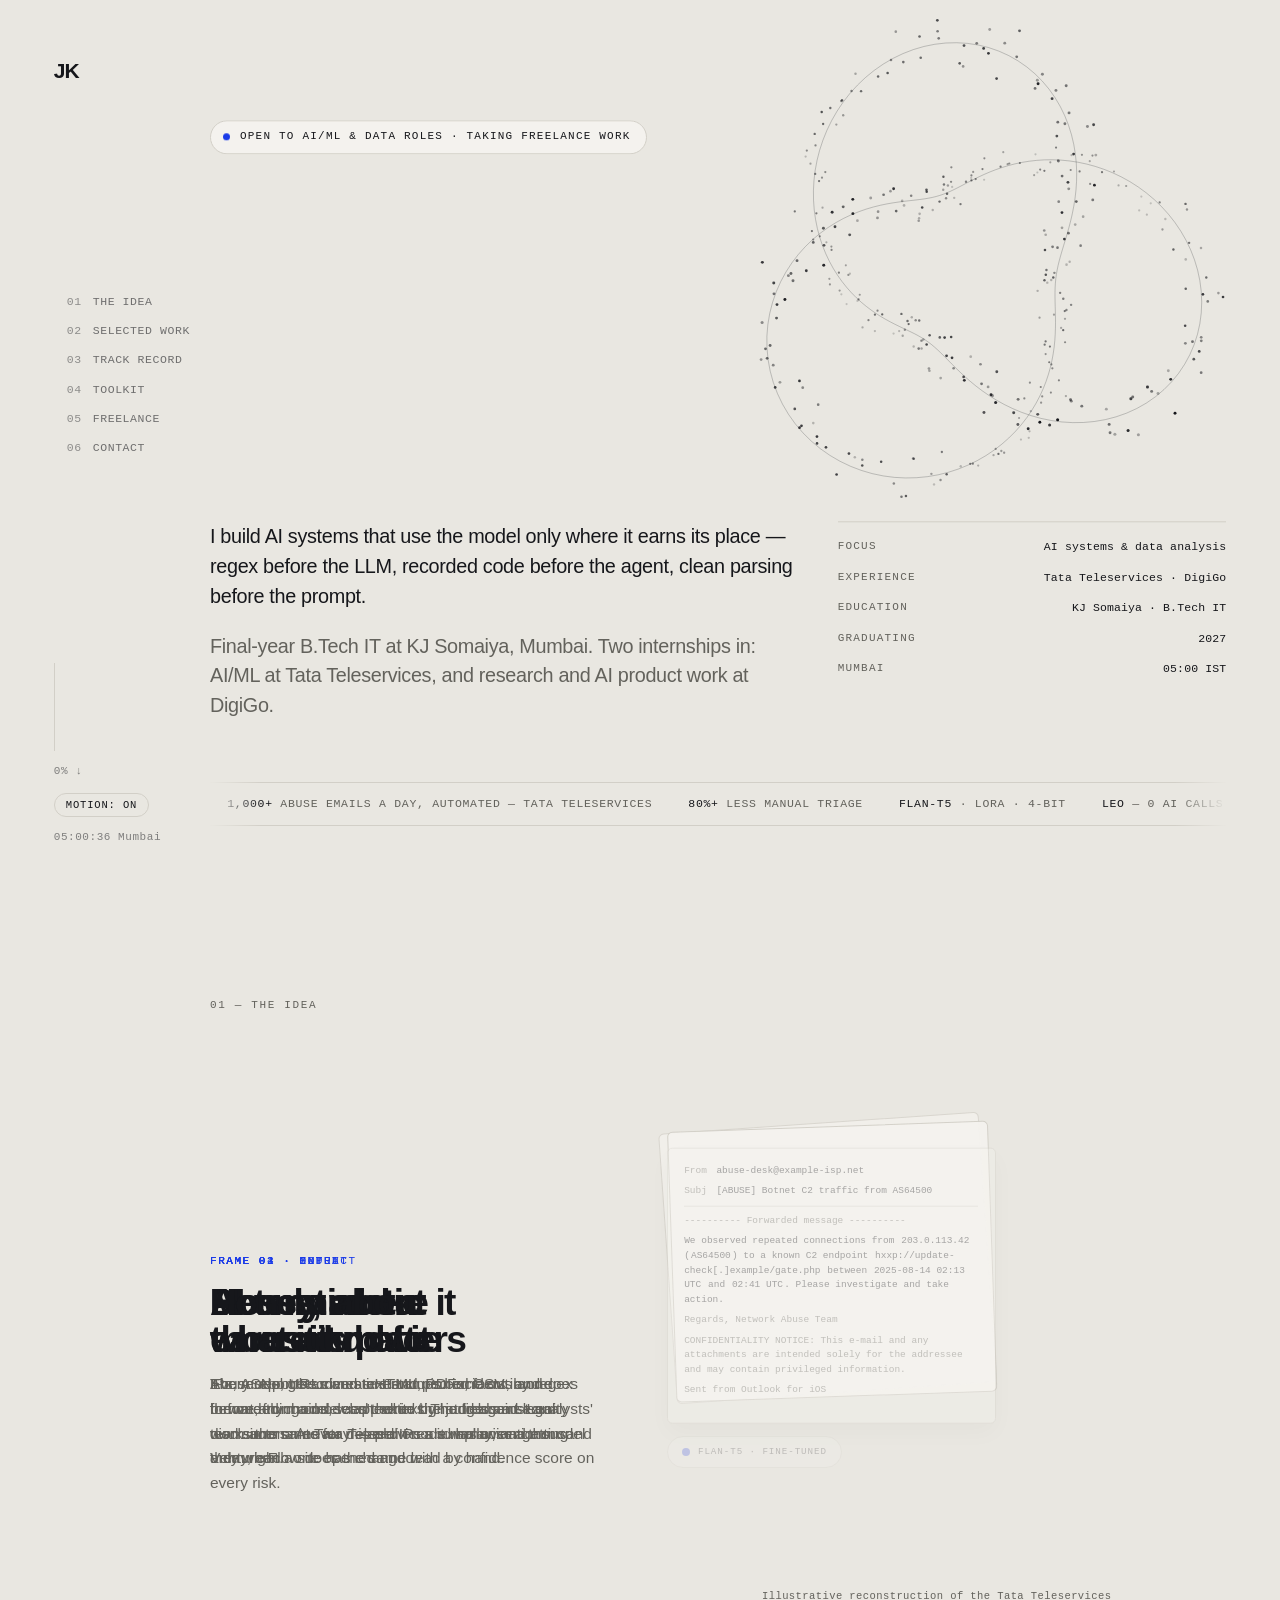
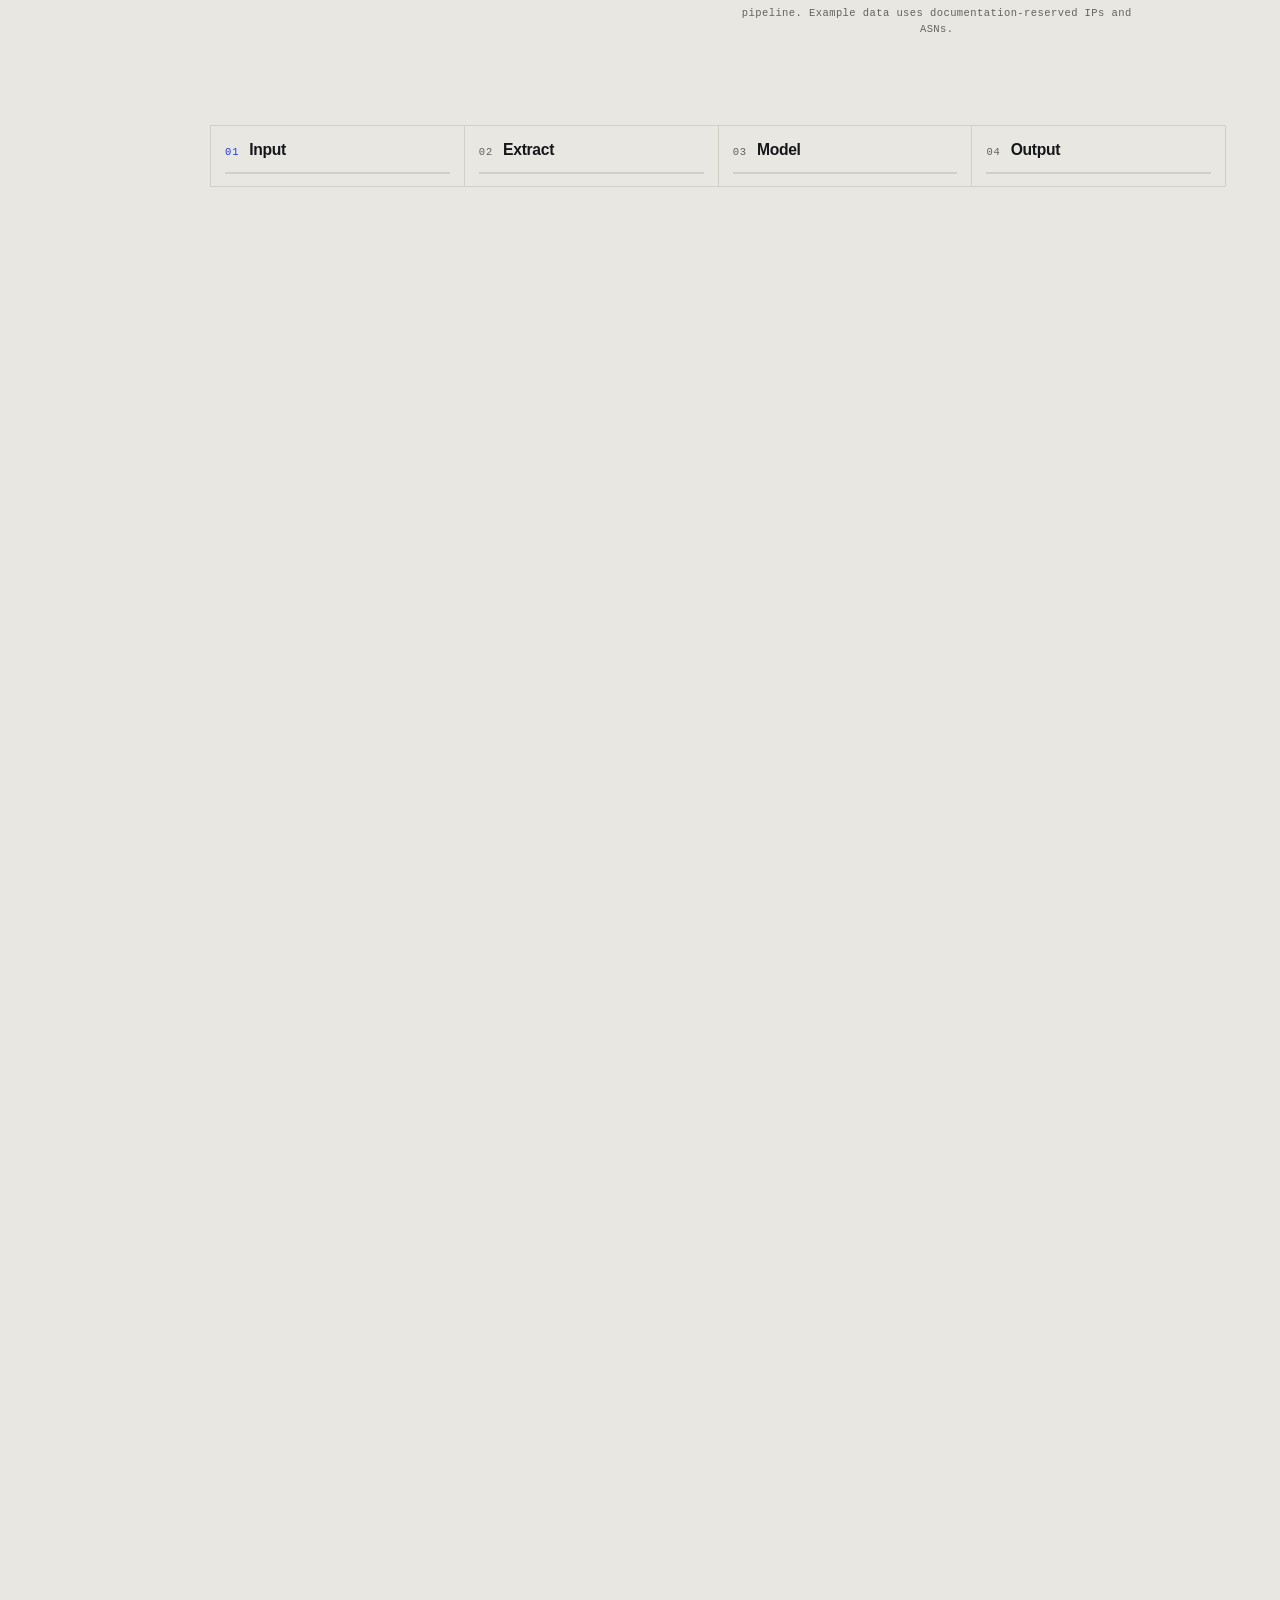
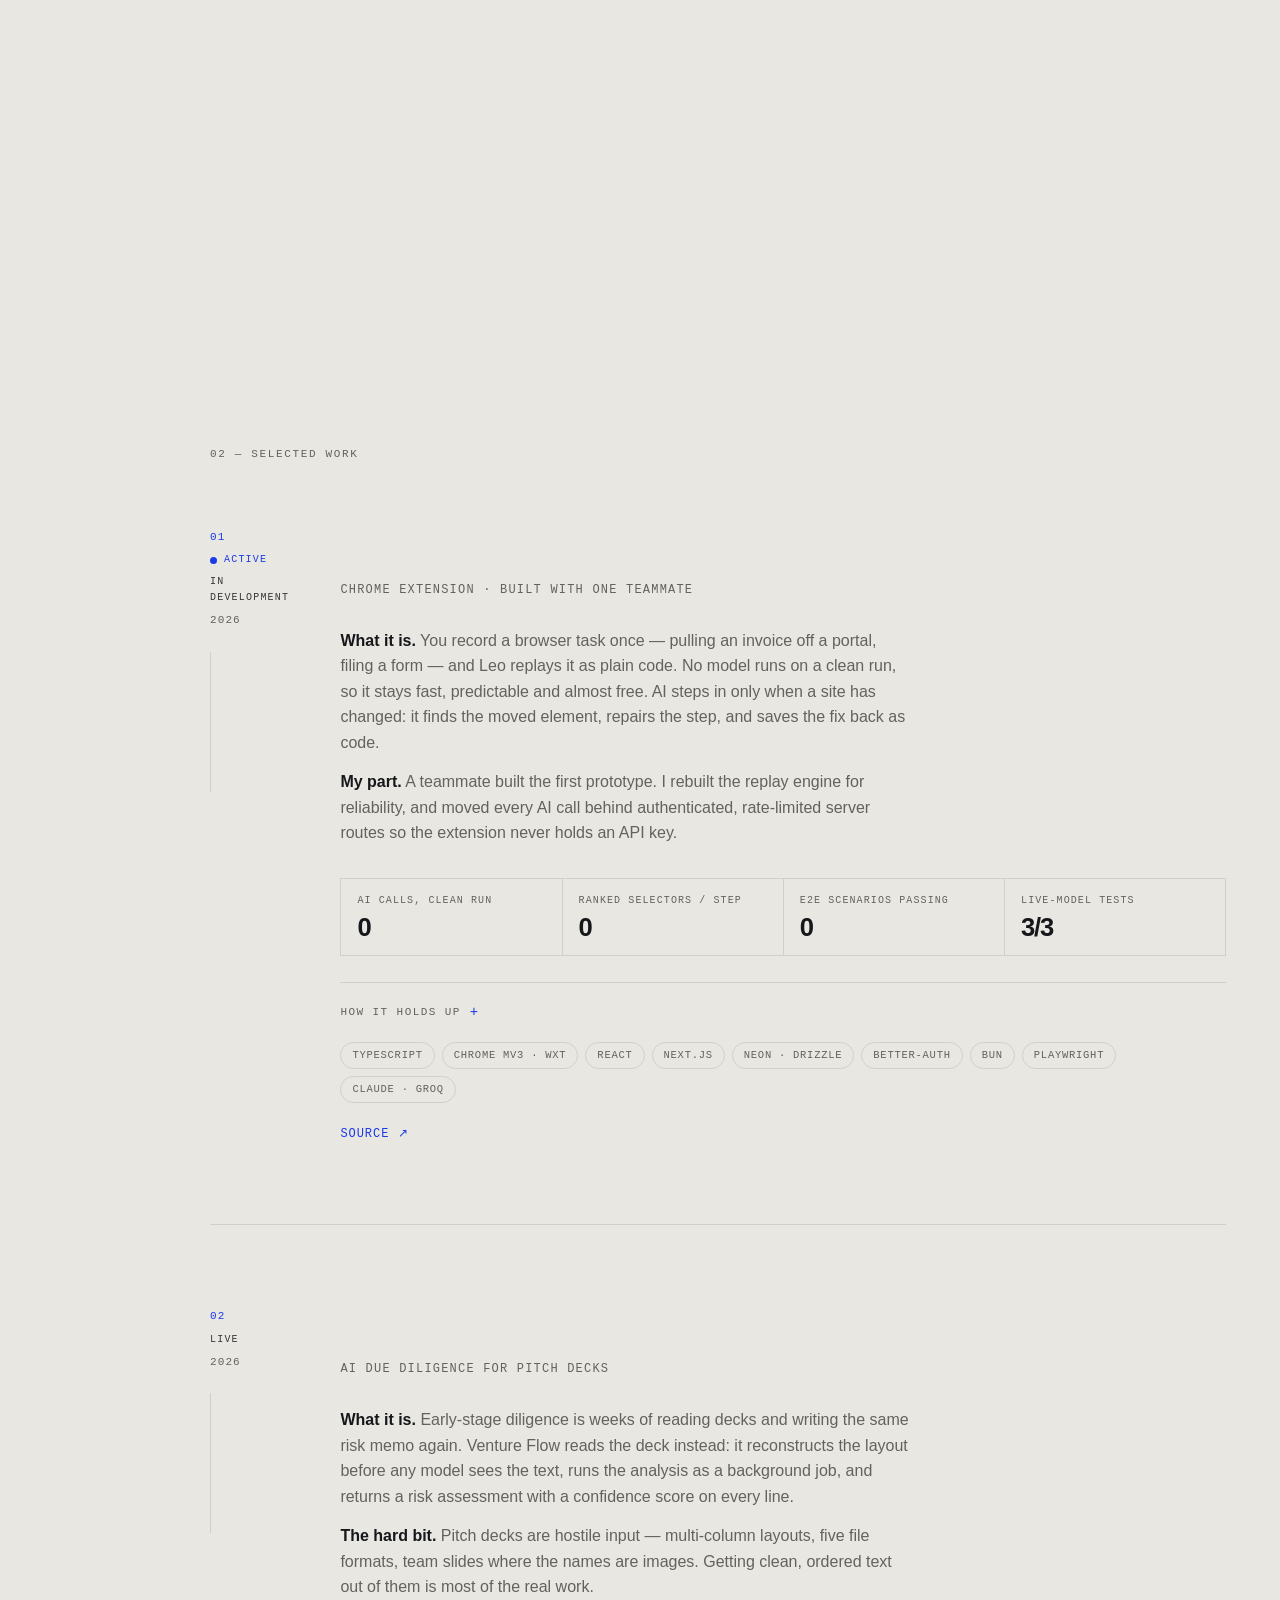
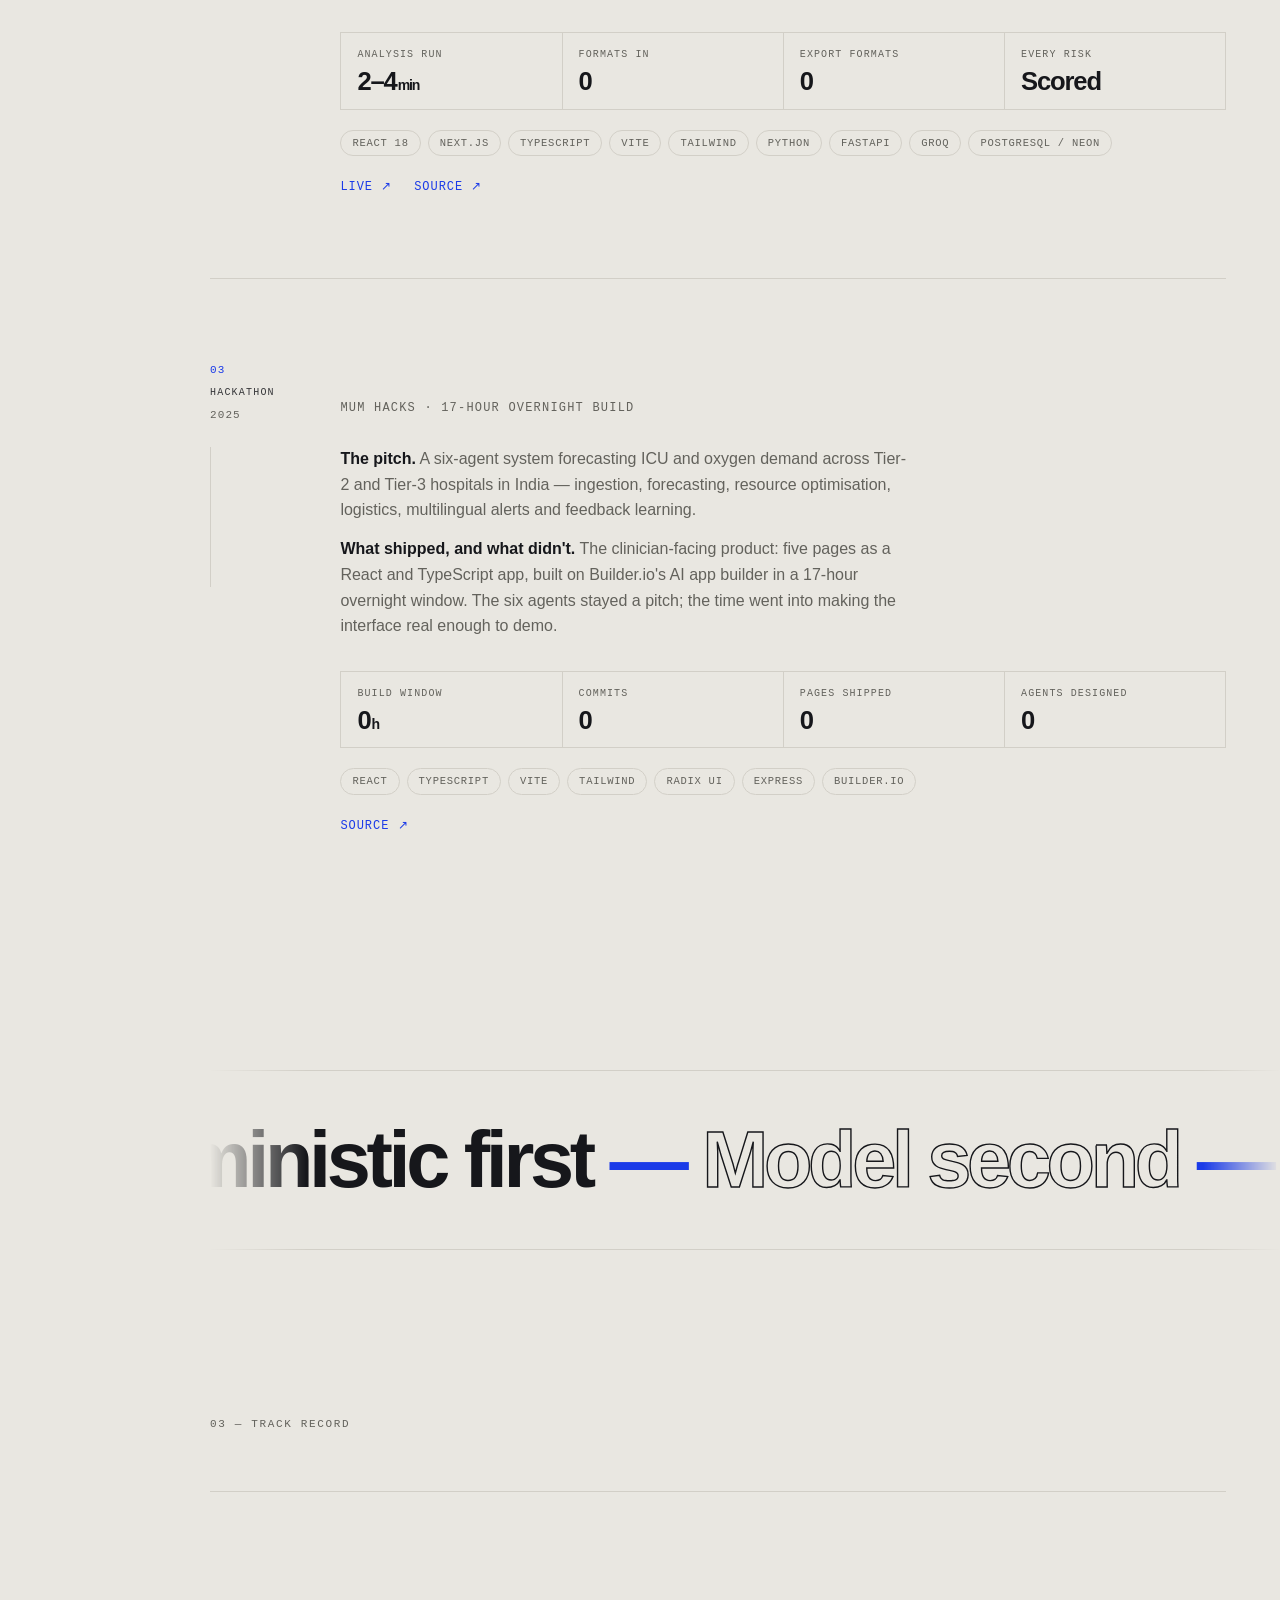
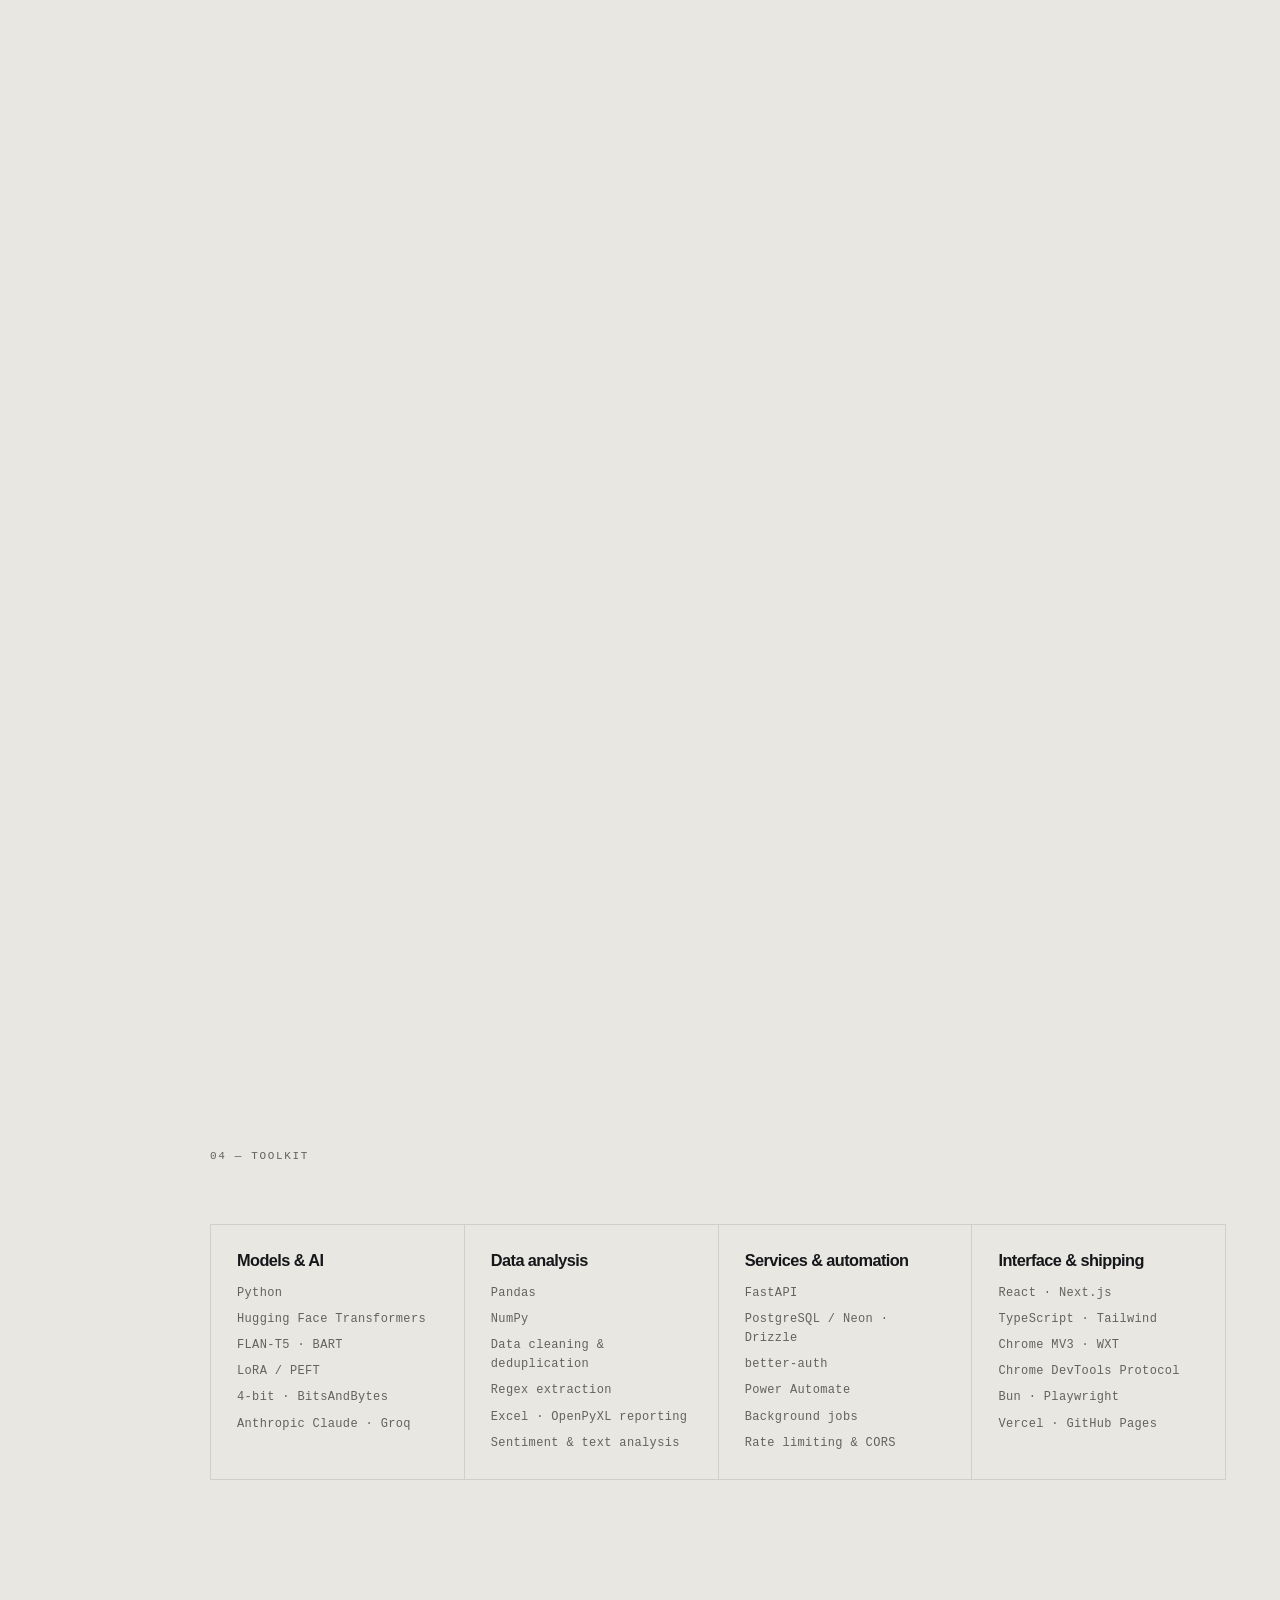
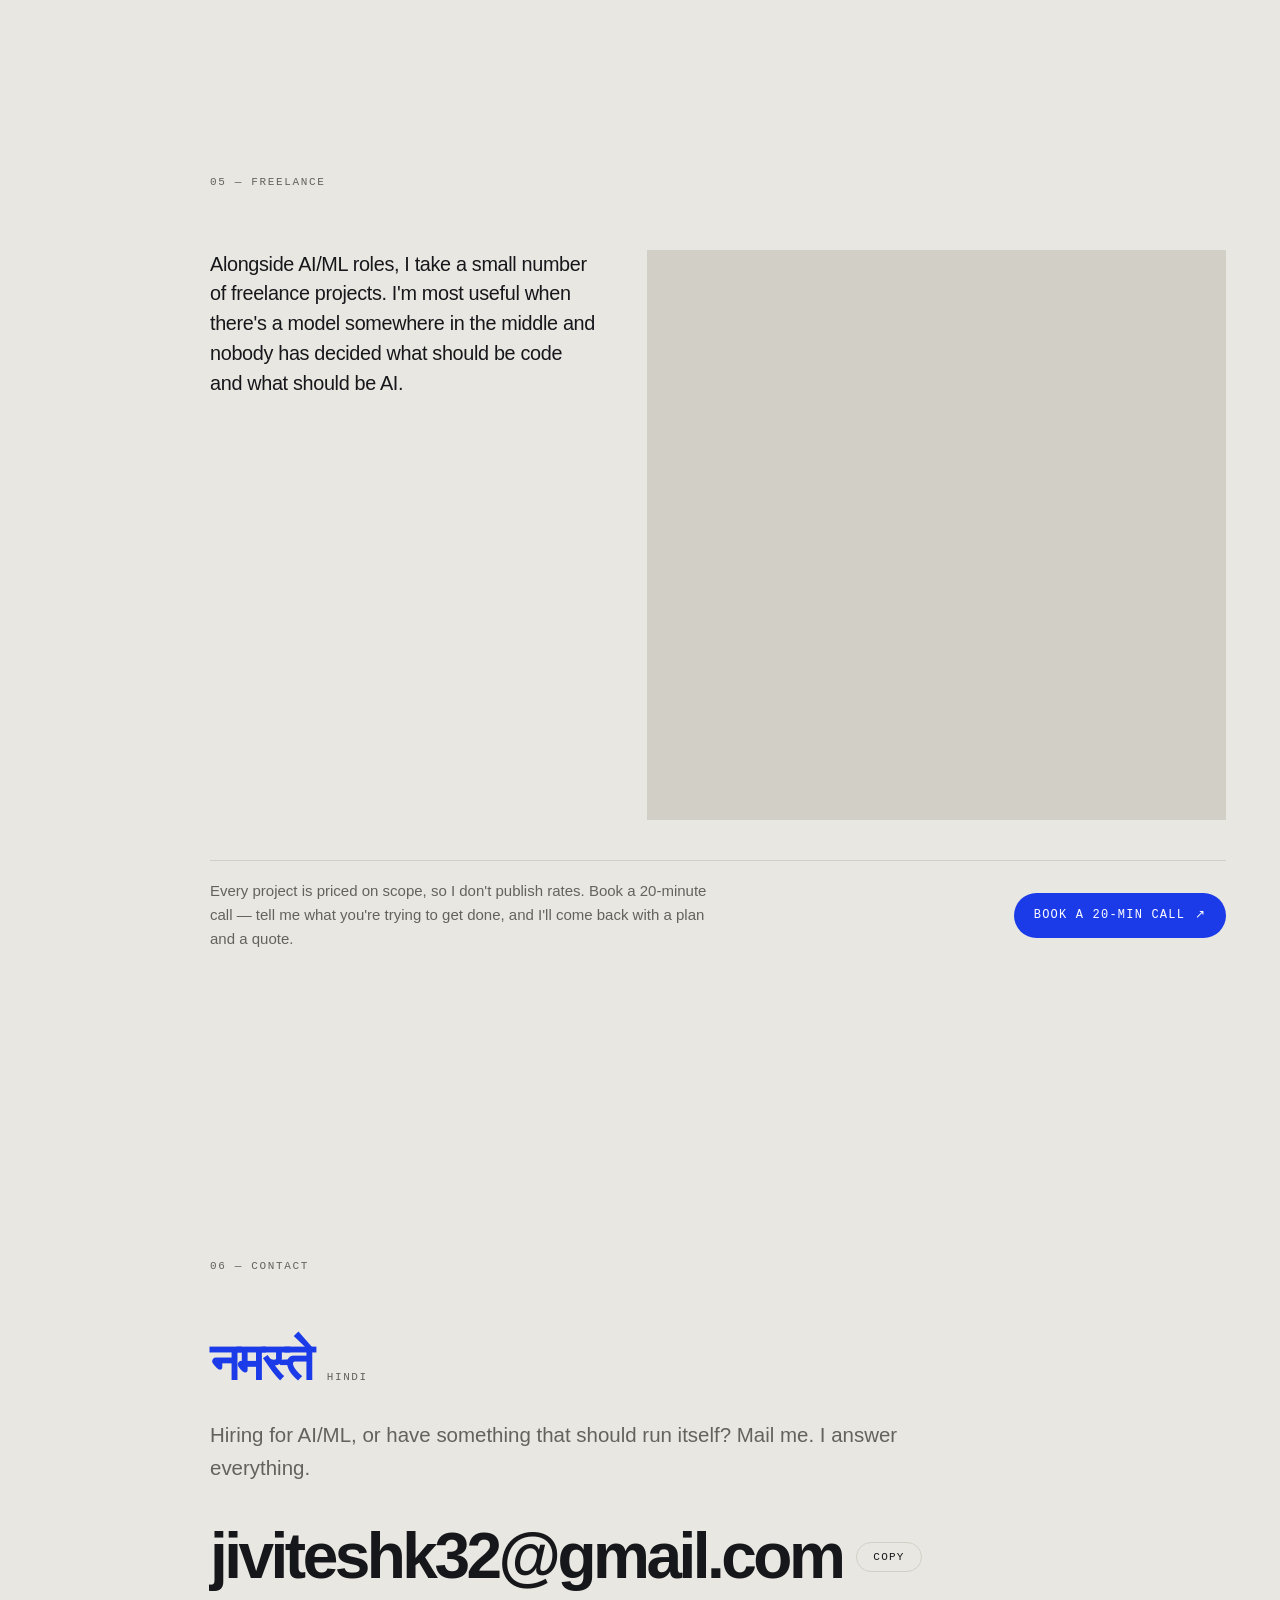
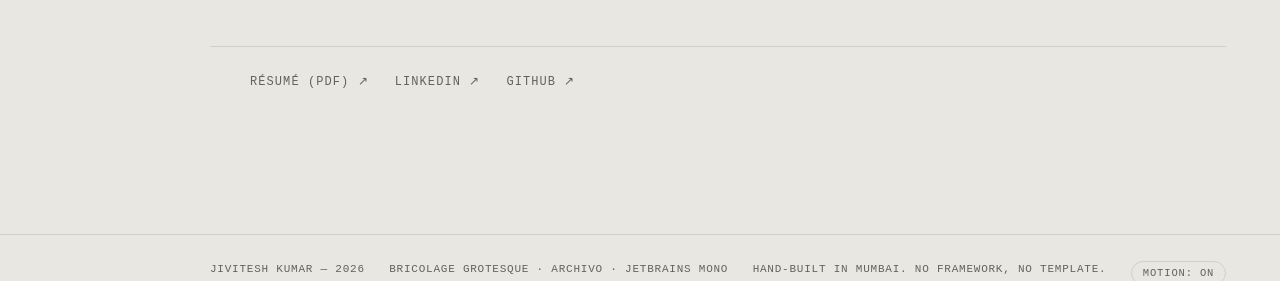
==== index.html @ f9bff5de "Tighten the nav, cool the cursor and put glass on the buttons The sidebar labels wrapped onto two li" ====
<!doctype html>
<html lang="en" data-ground="day">
<head>
<meta charset="utf-8">
<meta name="viewport" content="width=device-width, initial-scale=1, minimum-scale=1">
<title>Jivitesh Kumar — AI/ML & data analysis</title>
<meta name="description" content="Jivitesh Kumar builds AI systems that use the model only where it earns its place. Leo, Venture Flow, and an abuse-email pipeline at Tata Teleservices.">
<meta name="theme-color" content="#E9E7E1">

<meta property="og:title" content="Jivitesh Kumar — AI/ML & data analysis">
<meta property="og:description" content="AI systems that use the model only where it earns its place.">
<meta property="og:type" content="website">

<link rel="preconnect" href="https://fonts.googleapis.com">
<link rel="preconnect" href="https://fonts.gstatic.com" crossorigin>
<link rel="stylesheet" href="https://fonts.googleapis.com/css2?family=Bricolage+Grotesque:opsz,wdth,wght@12..96,75..100,300..800&family=Archivo:wdth,wght@62..125,400..700&family=JetBrains+Mono:wght@400;500&display=swap">
<link rel="stylesheet" href="css/site.css">
</head>
<body>

<a class="skip" href="#work">Skip to the work</a>

<div class="ground" aria-hidden="true"></div>
<canvas class="field" id="field" aria-hidden="true"></canvas>

<!-- ── spine ────────────────────────────────────────────── -->
<aside class="spine">
  <a class="spine-mark" href="#top" aria-label="Back to top">JK</a>
  <nav aria-label="Chapters">
    <a href="#idea"><i>01</i> <span>The idea</span></a>
    <a href="#work"><i>02</i> <span>Selected work</span></a>
    <a href="#record"><i>03</i> <span>Track record</span></a>
    <a href="#toolkit"><i>04</i> <span>Toolkit</span></a>
    <a href="#hire"><i>05</i> <span>Freelance</span></a>
    <a href="#contact"><i>06</i> <span>Contact</span></a>
  </nav>
  <div class="spine-foot">
    <div class="meter" aria-hidden="true"><span id="meter"></span></div>
    <p class="dir" id="dir" aria-hidden="true">0% &darr;</p>
    <button class="motion-toggle" type="button" hidden>Motion</button>
    <p class="clock"><span id="clock">--:--:--</span> Mumbai</p>
  </div>
</aside>

<main id="top">

<!-- ── 00 · opening ─────────────────────────────────────── -->
<section class="hero" id="hero">
  <p class="status" data-depth="0.35"><span class="dot"></span> Open to AI/ML &amp; data roles &middot; taking freelance work</p>

  <h1 id="name" aria-label="Jivitesh Kumar"><span class="line" data-depth="0.9">JIVITESH</span><span class="line" data-depth="1.3">KUMAR</span></h1>

  <div class="hero-grid">
    <div data-depth="0.55">
      <p class="lead">I build AI systems that use the model only where it earns its place &mdash; regex before the LLM, recorded code before the agent, clean parsing before the prompt.</p>
      <p class="lead dim">Final-year B.Tech IT at KJ Somaiya, Mumbai. Two internships in: AI/ML at Tata Teleservices, and research and AI product work at DigiGo.</p>
    </div>
    <dl class="hero-meta" data-depth="0.3">
      <div><dt>Focus</dt><dd>AI systems &amp; data analysis</dd></div>
      <div><dt>Experience</dt><dd>Tata Teleservices &middot; DigiGo</dd></div>
      <div><dt>Education</dt><dd>KJ Somaiya &middot; B.Tech IT</dd></div>
      <div><dt>Graduating</dt><dd>2027</dd></div>
      <div><dt>Mumbai</dt><dd><span id="clock2">--:--</span> IST</dd></div>
    </dl>
  </div>

  <div class="ticker" aria-hidden="true">
    <div class="tape">
      <ul>
        <li><b>1,000+</b> abuse emails a day, automated &mdash; Tata Teleservices</li>
        <li><b>80%+</b> less manual triage</li>
        <li><b>FLAN-T5</b> &middot; LoRA &middot; 4-bit</li>
        <li><b>Leo</b> &mdash; 0 AI calls on a clean run</li>
        <li><b>Venture Flow</b> &mdash; diligence in 2&ndash;4 min</li>
        <li><b>2</b> internships</li>
        <li>B.Tech IT &middot; <b>KJ Somaiya &rsquo;27</b></li>
      </ul>
      <ul>
        <li><b>1,000+</b> abuse emails a day, automated &mdash; Tata Teleservices</li>
        <li><b>80%+</b> less manual triage</li>
        <li><b>FLAN-T5</b> &middot; LoRA &middot; 4-bit</li>
        <li><b>Leo</b> &mdash; 0 AI calls on a clean run</li>
        <li><b>Venture Flow</b> &mdash; diligence in 2&ndash;4 min</li>
        <li><b>2</b> internships</li>
        <li>B.Tech IT &middot; <b>KJ Somaiya &rsquo;27</b></li>
      </ul>
    </div>
  </div>
</section>

<!-- ── 01 · the idea · storyboard ──────────────────────── -->
<section class="story" id="idea" aria-labelledby="idea-title">
  <div class="story-stage">
    <header class="sec-head story-head">
      <span class="eyebrow">01 &mdash; The idea</span>
      <h2 id="idea-title">Code first, model second</h2>
    </header>

    <div class="story-grid">
      <ol class="captions">
        <li class="cap on" data-frame="0">
          <span class="cap-no">Frame 01 &middot; Input</span>
          <h3>Messy, and a thousand of it</h3>
          <p>Abuse reports arrive as HTML, PDFs, CSVs and forwarded chains, wrapped in signatures and legal disclaimers. At Tata Teleservices it was over a thousand a day, each one opened and read by hand.</p>
        </li>
        <li class="cap" data-frame="1">
          <span class="cap-no">Frame 02 &middot; Extract</span>
          <h3>Deterministic where it matters</h3>
          <p>IPs, ASNs, URLs and timestamps come out by regex before any model sees the text. The fields a security team acts on never depend on a summariser getting them right.</p>
        </li>
        <li class="cap" data-frame="2">
          <span class="cap-no">Frame 03 &middot; Model</span>
          <h3>AI only where it earns its place</h3>
          <p>The model gets clean text and pinned facts, and does the one thing code can't: write the judgement. Leo works the same way &mdash; plain-code replay, and a model only when a site has changed.</p>
        </li>
        <li class="cap" data-frame="3">
          <span class="cap-no">Frame 04 &middot; Output</span>
          <h3>Honest about what it knows</h3>
          <p>Every report becomes a structured incident in one format, from a model checked by hand against analysts' own summaries for missed IPs and hallucinations. Venture Flow does the same with a confidence score on every risk.</p>
        </li>
      </ol>

      <figure class="machine-wrap">
        <div class="machine" id="machine" aria-hidden="true">
          <div class="ghost g2"></div>
          <div class="ghost g1"></div>
          <article class="m-card">
            <p class="m-head"><span>From</span>abuse-desk@example-isp.net</p>
            <p class="m-head"><span>Subj</span>[ABUSE] Botnet C2 traffic from AS64500</p>
            <p class="m-noise">---------- Forwarded message ----------</p>
            <p class="m-body">We observed repeated connections from <mark>203.0.113.42</mark> (<mark>AS64500</mark>) to a known C2 endpoint <mark>hxxp://update-check[.]example/gate.php</mark> between <mark>2025-08-14 02:13 UTC</mark> and <mark>02:41 UTC</mark>. Please investigate and take action.</p>
            <p class="m-noise">Regards, Network Abuse Team</p>
            <p class="m-noise">CONFIDENTIALITY NOTICE: This e-mail and any attachments are intended solely for the addressee and may contain privileged information.</p>
            <p class="m-noise">Sent from Outlook for iOS</p>
          </article>
          <p class="count"><span>1,000+ a day</span></p>
          <div class="json">
            <p class="obj-label">regex &middot; deterministic</p>
            <div class="br">{</div>
            <div class="j" style="--i:0"><span class="jk">"ip"</span>: "203.0.113.42",</div>
            <div class="j" style="--i:1"><span class="jk">"asn"</span>: "AS64500",</div>
            <div class="j" style="--i:2"><span class="jk">"url"</span>: "update-check.example/gate.php",</div>
            <div class="j" style="--i:3"><span class="jk">"first_seen"</span>: "02:13Z",</div>
            <div class="j" style="--i:4"><span class="jk">"last_seen"</span>: "02:41Z"</div>
            <div class="br">}</div>
          </div>
          <svg class="wires" viewBox="0 0 44 36" preserveAspectRatio="none" focusable="false"><path class="w1" pathLength="1" d="M24.3 11.4 C 25.9 11.4, 25.7 7.8, 27.4 7.8"/><path class="w2" pathLength="1" d="M35 16.6 C 35 22.6, 14.8 20.4, 13.8 25.2"/></svg>
          <div class="model"><i></i><span>FLAN-T5 &middot; fine-tuned</span></div>
          <div class="sum"><span class="sum-label">Model summary</span><span class="sum-text" id="sumText">Botnet C2 beaconing from customer IP 203.0.113.42 (AS64500) over 28 minutes. Likely compromised host.</span><span class="caret"></span></div>
          <div class="inc">
            <p class="inc-id">INC-0814-0213</p>
            <dl>
              <div><dt>Type</dt><dd>Botnet C2</dd></div>
              <div><dt>Severity</dt><dd class="sev">High</dd></div>
              <div><dt>IP</dt><dd>203.0.113.42</dd></div>
              <div><dt>Cause</dt><dd>Compromised host</dd></div>
            </dl>
            <p class="inc-foot">Logged &rarr; incident log</p>
          </div>
        </div>
        <figcaption>Illustrative reconstruction of the Tata Teleservices pipeline. Example data uses documentation-reserved IPs and ASNs.</figcaption>
      </figure>
    </div>

    <nav class="board" aria-label="Storyboard frames">
      <button type="button" class="frame on" data-frame="0"><span class="fr-no">01</span><span class="fr-name">Input</span><span class="fr-bar"><i></i></span></button>
      <button type="button" class="frame" data-frame="1"><span class="fr-no">02</span><span class="fr-name">Extract</span><span class="fr-bar"><i></i></span></button>
      <button type="button" class="frame" data-frame="2"><span class="fr-no">03</span><span class="fr-name">Model</span><span class="fr-bar"><i></i></span></button>
      <button type="button" class="frame" data-frame="3"><span class="fr-no">04</span><span class="fr-name">Output</span><span class="fr-bar"><i></i></span></button>
    </nav>
  </div>
</section>

<!-- ── 02 · work · NIGHT ────────────────────────────────── -->
<section class="work night-zone" id="work" data-night>
  <header class="sec-head">
    <span class="eyebrow">02 &mdash; Selected work</span>
    <h2>Three things worth defending</h2>
  </header>

  <!-- Leo -->
  <article class="case">
    <div class="case-no"><span>01</span><span class="case-state live"><i aria-hidden="true"></i>Active</span><span class="case-state">In development</span><span class="case-year">2026</span></div>
    <div class="case-body">
      <h3>Leo</h3>
      <p class="case-kicker">Chrome extension &middot; built with one teammate</p>
      <div class="case-prose">
        <p><b>What it is.</b> You record a browser task once &mdash; pulling an invoice off a portal, filing a form &mdash; and Leo replays it as plain code. No model runs on a clean run, so it stays fast, predictable and almost free. AI steps in only when a site has changed: it finds the moved element, repairs the step, and saves the fix back as code.</p>
        <p><b>My part.</b> A teammate built the first prototype. I rebuilt the replay engine for reliability, and moved every AI call behind authenticated, rate-limited server routes so the extension never holds an API key.</p>
      </div>
      <ul class="metrics">
        <li><span>AI calls, clean run</span><b>0</b></li>
        <li><span>Ranked selectors / step</span><b>10</b></li>
        <li><span>E2E scenarios passing</span><b>17</b></li>
        <li><span>Live-model tests</span><b>3/3</b></li>
      </ul>

      <details class="more">
        <summary>How it holds up</summary>
        <div class="more-body">
          <p><b>The hard bit.</b> A recording that replays blindly breaks the day a button moves; an agent that reasons through every step never breaks but never gets cheap. Each step keeps up to ten ranked selectors, so a small redesign usually falls through to the next one. Only when every selector misses does AI step in &mdash; a cheap text match first, a vision agent only on low confidence.</p>
          <p><b>Reliability work.</b> Trusted input through the Chrome DevTools Protocol, actionability waits, cross-origin iframes, navigation, download and tab handling, hover menus, drag and drop, and per-step run logs with failure screenshots.</p>
          <p><b>Where it runs.</b> In your own browser with your existing logins, so there are no passwords to hand over and none are stored. A web app syncs workflows across devices.</p>
          <p><b>Where it's going.</b> Self-repair that gets itself unstuck, inputs that change per run, one workflow over a spreadsheet, then scheduled cloud runs on EU and Asia servers and Chrome and Edge store listings.</p>
        </div>
      </details>

      <ul class="tags">
        <li>TypeScript</li><li>Chrome MV3 &middot; WXT</li><li>React</li><li>Next.js</li>
        <li>Neon &middot; Drizzle</li><li>better-auth</li><li>Bun</li><li>Playwright</li><li>Claude &middot; Groq</li>
      </ul>
      <p class="case-links">
        <a href="https://github.com/JiviteshKumar/leo_update" target="_blank" rel="noopener">Source &#8599;</a>
      </p>
    </div>
  </article>

  <!-- Venture Flow -->
  <article class="case">
    <div class="case-no"><span>02</span><span class="case-state">Live</span><span class="case-year">2026</span></div>
    <div class="case-body">
      <h3>Venture Flow</h3>
      <p class="case-kicker">AI due diligence for pitch decks</p>
      <div class="case-prose">
        <p><b>What it is.</b> Early-stage diligence is weeks of reading decks and writing the same risk memo again. Venture Flow reads the deck instead: it reconstructs the layout before any model sees the text, runs the analysis as a background job, and returns a risk assessment with a confidence score on every line.</p>
        <p><b>The hard bit.</b> Pitch decks are hostile input &mdash; multi-column layouts, five file formats, team slides where the names are images. Getting clean, ordered text out of them is most of the real work.</p>
      </div>
      <ul class="metrics">
        <li><span>Analysis run</span><b>2&ndash;4<i>min</i></b></li>
        <li><span>Formats in</span><b>5</b></li>
        <li><span>Export formats</span><b>3</b></li>
        <li><span>Every risk</span><b>Scored</b></li>
      </ul>
      <ul class="tags">
        <li>React 18</li><li>Next.js</li><li>TypeScript</li><li>Vite</li><li>Tailwind</li>
        <li>Python</li><li>FastAPI</li><li>Groq</li><li>PostgreSQL / Neon</li>
      </ul>
      <p class="case-links">
        <a href="https://venture-flow-livid.vercel.app" target="_blank" rel="noopener">Live &#8599;</a>
        <a href="https://github.com/JiviteshKumar/venture_flow" target="_blank" rel="noopener">Source &#8599;</a>
      </p>
    </div>
  </article>

  <!-- Mum Hacks -->
  <article class="case compact">
    <div class="case-no"><span>03</span><span class="case-state">Hackathon</span><span class="case-year">2025</span></div>
    <div class="case-body">
      <h3>Intelligent ICU Management</h3>
      <p class="case-kicker">Mum Hacks &middot; 17-hour overnight build</p>
      <div class="case-prose">
        <p><b>The pitch.</b> A six-agent system forecasting ICU and oxygen demand across Tier-2 and Tier-3 hospitals in India &mdash; ingestion, forecasting, resource optimisation, logistics, multilingual alerts and feedback learning.</p>
        <p><b>What shipped, and what didn't.</b> The clinician-facing product: five pages as a React and TypeScript app, built on Builder.io's AI app builder in a 17-hour overnight window. The six agents stayed a pitch; the time went into making the interface real enough to demo.</p>
      </div>
      <ul class="metrics">
        <li><span>Build window</span><b>17<i>h</i></b></li>
        <li><span>Commits</span><b>17</b></li>
        <li><span>Pages shipped</span><b>5</b></li>
        <li><span>Agents designed</span><b>6</b></li>
      </ul>
      <ul class="tags"><li>React</li><li>TypeScript</li><li>Vite</li><li>Tailwind</li><li>Radix UI</li><li>Express</li><li>Builder.io</li></ul>
      <p class="case-links">
        <a href="https://github.com/JiviteshKumar/Mum_Hacks" target="_blank" rel="noopener">Source &#8599;</a>
      </p>
    </div>
  </article>
</section>

<div class="band" aria-hidden="true">
  <div class="band-track" id="band"><span>Deterministic first</span><span class="o">Model second</span><span>Honest output</span><span class="o">Code first</span><span>Deterministic first</span><span class="o">Model second</span><span>Honest output</span><span class="o">Code first</span></div>
</div>

<!-- ── 03 · record ──────────────────────────────────────── -->
<section class="record" id="record">
  <header class="sec-head">
    <span class="eyebrow">03 &mdash; Track record</span>
    <h2>Where I've worked</h2>
  </header>
  <ol class="roles">
    <li class="featured">
      <p class="when">Jun 2026 &mdash; Aug 2026</p>
      <div>
        <h3>DigiGo LLP</h3>
        <p class="role-title">Intern &middot; on-site</p>
        <p class="role-desc">DigiGo is an AI SaaS company building identity verification and guest operations infrastructure for the hospitality industry. I helped build its authentication flow and worked on making that whole experience seamless, alongside research, AI product work and client relationships, reporting to a co-founder.</p>
      </div>
    </li>

    <li class="featured">
      <p class="when">Jun 2025 &mdash; Dec 2025</p>
      <div>
        <h3>Tata Teleservices Limited</h3>
        <p class="role-title">AI/ML Intern &middot; abuse email processing &amp; incident summarisation</p>
        <p class="role-desc">The cybersecurity team received over a thousand abuse and security reports a day &mdash; IP abuse, phishing, botnets, DDoS alerts, blacklist notices &mdash; and every one was opened, read and triaged by hand, at three to five minutes apiece. I built the pipeline that does the triage: normalise every format to clean text, pull the technical fields out deterministically, summarise with a language model, and log a structured incident for the team. Each report now takes seconds instead of minutes.</p>

        <div class="pipeline-wrap">
          <ol class="pipeline" aria-label="Pipeline stages, in order">
            <li><span>Outlook</span><em>new email</em></li>
            <li><span>Power Automate</span><em>trigger</em></li>
            <li><span>Normalise</span><em>HTML &middot; PDF &middot; CSV &middot; logs</em></li>
            <li class="key"><span>Regex extract</span><em>IP &middot; ASN &middot; URL &middot; hash</em></li>
            <li><span>LLM summary</span><em>type &middot; severity &middot; cause</em></li>
            <li><span>JSON &rarr; Excel</span><em>incident log</em></li>
          </ol>
        </div>

        <ul class="metrics">
          <li><span>Emails a day</span><b>1,000+</b></li>
          <li><span>Manual time cut</span><b>80%+</b></li>
          <li><span>In production</span><b>FLAN-T5</b></li>
          <li><span>Fine-tuning</span><b>LoRA &middot; 4-bit</b></li>
        </ul>

        <details class="more">
          <summary>On the model</summary>
          <div class="more-body">
            <p>Summarisation started as prompting a general model. I replaced it with FLAN-T5 Base fine-tuned on historical abuse emails paired with analyst-written summaries &mdash; trained with LoRA and PEFT under 4-bit quantisation to fit GPU memory &mdash; and that fine-tuned model is what ran in production. Evaluation went past loss: outputs were checked by hand against the analysts' own summaries for factual errors, missed IPs, hallucination and completeness.</p>
          </div>
        </details>

        <ul class="tags">
          <li>Python</li><li>Pandas</li><li>NumPy</li><li>Regex</li><li>OpenPyXL</li>
          <li>Hugging Face</li><li>FLAN-T5</li><li>LoRA / PEFT</li><li>BitsAndBytes</li><li>Power Automate</li>
        </ul>
      </div>
    </li>

    <li>
      <p class="when">2023 &mdash; 2027</p>
      <div>
        <h3>KJ Somaiya College of Engineering</h3>
        <p class="role-title">B.Tech, Information Technology &middot; Mumbai</p>
      </div>
    </li>
  </ol>
</section>

<!-- ── 04 · toolkit ─────────────────────────────────────── -->
<section class="toolkit" id="toolkit">
  <header class="sec-head">
    <span class="eyebrow">04 &mdash; Toolkit</span>
    <h2>What I reach for</h2>
  </header>
  <div class="tk-grid">
    <div class="tk">
      <h3>Models &amp; AI</h3>
      <ul><li>Python</li><li>Hugging Face Transformers</li><li>FLAN-T5 &middot; BART</li><li>LoRA / PEFT</li><li>4-bit &middot; BitsAndBytes</li><li>Anthropic Claude &middot; Groq</li></ul>
    </div>
    <div class="tk">
      <h3>Data analysis</h3>
      <ul><li>Pandas</li><li>NumPy</li><li>Data cleaning &amp; deduplication</li><li>Regex extraction</li><li>Excel &middot; OpenPyXL reporting</li><li>Sentiment &amp; text analysis</li></ul>
    </div>
    <div class="tk">
      <h3>Services &amp; automation</h3>
      <ul><li>FastAPI</li><li>PostgreSQL / Neon &middot; Drizzle</li><li>better-auth</li><li>Power Automate</li><li>Background jobs</li><li>Rate limiting &amp; CORS</li></ul>
    </div>
    <div class="tk">
      <h3>Interface &amp; shipping</h3>
      <ul><li>React &middot; Next.js</li><li>TypeScript &middot; Tailwind</li><li>Chrome MV3 &middot; WXT</li><li>Chrome DevTools Protocol</li><li>Bun &middot; Playwright</li><li>Vercel &middot; GitHub Pages</li></ul>
    </div>
  </div>
</section>

<!-- ── 05 · hire me ─────────────────────────────────────── -->
<section class="hire" id="hire">
  <header class="sec-head">
    <span class="eyebrow">05 &mdash; Freelance</span>
    <h2>Work with me</h2>
  </header>
  <div class="hire-grid">
    <p class="lead">Alongside AI/ML roles, I take a small number of freelance projects. I'm most useful when there's a model somewhere in the middle and nobody has decided what should be code and what should be AI.</p>
    <ol class="services">
      <li><span class="s-no">01</span><h3>AI feature builds</h3><p>A model-backed feature taken from &ldquo;we should try this&rdquo; to something running in your product &mdash; with the parsing, queueing and failure states that make it hold up on the second run, not just the demo.</p></li>
      <li><span class="s-no">02</span><h3>Browser &amp; inbox automation</h3><p>The repetitive work your team does in portals and inboxes, turned into something that runs itself. The same kind of problem as Leo and the Tata pipeline.</p></li>
      <li><span class="s-no">03</span><h3>Prototype to product</h3><p>A notebook or a demo that works once, turned into a service with an interface, a database, and a deploy someone else can maintain. React and TypeScript in front, FastAPI behind.</p></li>
    </ol>
  </div>
  <div class="book">
    <p>Every project is priced on scope, so I don't publish rates. Book a 20-minute call &mdash; tell me what you're trying to get done, and I'll come back with a plan and a quote.</p>
    <a class="book-btn" href="mailto:jiviteshk32@gmail.com?subject=20-minute%20call%20%E2%80%94%20project%20enquiry&amp;body=Hi%20Jivitesh%2C%0A%0AWhat%20I%27m%20trying%20to%20get%20done%3A%0A%0ARough%20timeline%3A%0A%0AA%20few%20times%20that%20work%20for%20a%2020-minute%20call%3A%0A">Book a 20-min call <span aria-hidden="true">&#8599;</span></a>
  </div>
</section>

<!-- ── 06 · contact · NIGHT ─────────────────────────────── -->
<section class="contact night-zone" id="contact" data-night>
  <header class="sec-head">
    <span class="eyebrow">06 &mdash; Contact</span>
    <h2>Let's talk</h2>
  </header>
  <p class="hello"><span class="hello-word" id="helloWord" lang="hi">नमस्ते</span><span class="hello-lang" id="helloLang">Hindi</span></p>
  <p class="contact-lead">Hiring for AI/ML, or have something that should run itself? Mail me. I answer everything.</p>
  <div class="contact-actions">
    <a class="mail" id="mail" href="mailto:jiviteshk32@gmail.com">jiviteshk32@gmail.com</a>
    <button class="copy" id="copy" type="button">Copy</button>
  </div>
  <ul class="elsewhere">
    <li><a href="resume/Jivitesh-Kumar-Resume.pdf" target="_blank" rel="noopener">Résumé (PDF) &#8599;</a></li>
    <li><a href="https://www.linkedin.com/in/jivitesh-kumar-252731287/" target="_blank" rel="noopener">LinkedIn &#8599;</a></li>
    <li><a href="https://github.com/JiviteshKumar" target="_blank" rel="noopener">GitHub &#8599;</a></li>
  </ul>
</section>

<!-- ── colophon · NIGHT ─────────────────────────────────── -->
<footer class="night-zone" data-night>
  <p>Jivitesh Kumar &mdash; <span id="year">2026</span></p>
  <p>Bricolage Grotesque &middot; Archivo &middot; JetBrains Mono</p>
  <p>Hand-built in Mumbai. No framework, no template.</p>
  <p><button class="motion-toggle" type="button" hidden>Motion</button></p>
</footer>

</main>

<script src="js/site.js"></script>
</body>
</html>
---- css/site.css ----
/* ═══════════════════════════════════════════════════════════
   Two Grounds — Jivitesh Kumar
   Day: limestone, editorial.  Night: the work.
   The seam between them is the whole idea.
   ═══════════════════════════════════════════════════════════ */

:root{
  /* day tokens — the default ground */
  --bg:        #E9E7E1;
  --surface:   #F4F2EE;
  --fg:        #16171B;
  --muted:     #63625C;
  --line:      #D2CFC7;
  --accent:    #1B3BE8;
  --on-accent: #FFFFFF;

  /* fixed, never flip */
  --night:     #0C0D10;
  --night-up:  #14161B;

  --display: "Bricolage Grotesque", "Archivo", Helvetica, Arial, sans-serif;
  --sans:    "Archivo", "Helvetica Neue", Helvetica, Arial, sans-serif;
  --mono:    "JetBrains Mono", ui-monospace, "SF Mono", Menlo, Consolas, monospace;

  --rail: 210px;
  --pad:  clamp(20px, 4.2vw, 68px);
  --measure: 64ch;
  --ease: cubic-bezier(.4, 0, .2, 1);
  --swap: .75s var(--ease);

  --night-amt: 0;   /* 0..1, driven by scroll */
}

html[data-ground="night"]{
  --bg:        #0C0D10;
  --surface:   #14161B;
  --fg:        #F1F2F4;
  --muted:     #8B8D96;
  --line:      #272A32;
  --accent:    #6D87FF;
  --on-accent: #0C0D10;
}

*, *::before, *::after{ box-sizing: border-box; }

html{ scroll-behavior: smooth; }

body{
  margin: 0;
  background: var(--bg);
  color: var(--fg);
  font-family: var(--sans);
  font-size: 16px;
  line-height: 1.6;
  -webkit-font-smoothing: antialiased;
  text-rendering: optimizeLegibility;
  overflow-x: hidden;
  transition: background-color var(--swap), color var(--swap);
}

::selection{ background: var(--accent); color: var(--on-accent); }

a{ color: inherit; }
:focus-visible{ outline: 2px solid var(--accent); outline-offset: 3px; border-radius: 2px; }

.skip{
  position: absolute; left: -9999px; top: 0; z-index: 200;
  background: var(--accent); color: var(--on-accent);
  padding: 10px 16px; font-family: var(--mono); font-size: 12px;
  letter-spacing: .08em; text-transform: uppercase; text-decoration: none;
}
.skip:focus{ left: 12px; top: 12px; }

/* ── fixed grounds ───────────────────────────────────────── */
.ground{
  position: fixed; inset: 0; z-index: -2;
  background: var(--night);
  opacity: var(--night-amt);
  pointer-events: none;
}
.field{
  position: fixed; inset: 0; z-index: -1;
  width: 100%; height: 100%;
  opacity: 1;
  pointer-events: none;
}

/* ── spine ───────────────────────────────────────────────── */
.spine{
  position: fixed; inset: 0 auto 0 0; width: var(--rail);
  padding: var(--pad) 0 var(--pad) var(--pad);
  display: none; flex-direction: column; justify-content: space-between;
  z-index: 50; color: var(--fg);
  transition: color var(--swap);
}
@media (min-width: 1100px){ .spine{ display: flex; } }

.spine-mark{
  font-family: var(--display); font-weight: 800; font-size: 21px;
  letter-spacing: -.05em; text-decoration: none;
}
.spine nav{ display: flex; flex-direction: column; gap: 8px; }
.spine nav a{
  font-family: var(--mono); font-size: 11px; letter-spacing: .07em;
  text-transform: uppercase; text-decoration: none;
  display: flex; gap: 11px; opacity: .5;
  transition: opacity .2s var(--ease), transform .2s var(--ease);
}
.spine nav a:hover, .spine nav a:focus-visible{ opacity: 1; transform: translateX(3px); }
.spine nav a.on{ opacity: 1; }
.spine nav a.on i{ color: var(--accent); }
.spine nav a i{ font-style: normal; opacity: .6; font-variant-numeric: tabular-nums; }

.clock{
  margin: 0; font-family: var(--mono); font-size: 11px;
  letter-spacing: .05em; opacity: .5; font-variant-numeric: tabular-nums;
}

/* ── shared layout ───────────────────────────────────────── */
main{ position: relative; z-index: 1; }

section, footer{
  max-width: 1420px; margin-inline: auto;
  padding-inline: var(--pad);
  padding-block: clamp(64px, 10vw, 132px);
}
@media (min-width: 1100px){
  section, footer{ padding-left: var(--rail); }
}

.sec-head{
  display: flex; align-items: baseline; gap: 18px; flex-wrap: wrap;
  margin-bottom: clamp(28px, 4.5vw, 56px);
}
.eyebrow{
  font-family: var(--mono); font-size: 11px; letter-spacing: .15em;
  text-transform: uppercase; color: var(--muted); white-space: nowrap;
  transition: color var(--swap);
}

h2{
  font-family: var(--display); font-weight: 700; margin: 0;
  font-size: clamp(2rem, 5vw, 3.8rem); line-height: .95;
  letter-spacing: -.05em; text-wrap: balance;
  font-variation-settings: "wdth" 92;
}
h3{
  font-family: var(--display); font-weight: 700; margin: 0;
  font-size: 1.2rem; line-height: 1.15; letter-spacing: -.035em;
}
p{ margin: 0 0 1em; max-width: var(--measure); }
p:last-child{ margin-bottom: 0; }

.lead{
  font-size: clamp(1.05rem, 1.55vw, 1.32rem);
  line-height: 1.5; letter-spacing: -.017em;
}
.dim{ color: var(--muted); transition: color var(--swap); }

/* placeholder marker — visible on purpose, so nothing ships half-written */
.todo{
  color: var(--accent) !important;
  background: color-mix(in srgb, var(--accent) 9%, transparent);
  box-shadow: inset 0 -1px 0 var(--accent);
  transition: color var(--swap), background-color var(--swap);
}

/* ── 00 · hero ───────────────────────────────────────────── */
.hero{ padding-top: clamp(56px, 10vw, 120px); padding-bottom: clamp(48px, 7vw, 88px); }

.status{
  display: inline-flex; align-items: center; gap: 10px;
  flex-wrap: wrap; max-width: 100%;
  font-family: var(--mono); font-size: 11px; letter-spacing: .11em;
  text-transform: uppercase; color: var(--fg);
  border: 1px solid var(--line); border-radius: 100px;
  padding: 7px 15px 7px 12px; background: var(--surface);
  margin: 0 0 clamp(24px, 3.5vw, 40px);
  transition: background-color var(--swap), border-color var(--swap), color var(--swap);
}
.dot{
  width: 7px; height: 7px; border-radius: 50%; flex: none;
  background: var(--accent);
  animation: pulse 2.6s var(--ease) infinite;
}
@keyframes pulse{ 0%,100%{ opacity: 1; } 50%{ opacity: .35; } }

h1{
  font-family: var(--display); font-weight: 800; margin: 0;
  font-size: clamp(2.9rem, 12.6vw, 10.5rem);
  line-height: .83; letter-spacing: -.06em;
  font-variation-settings: "wdth" 100, "opsz" 96;
}
h1{ width: max-content; max-width: 100%; }   /* so hovering beside the name isn't hovering the name */
h1 .line{ display: block; }
h1 .line:last-child{ color: var(--accent); margin-left: .05em; transition: color var(--swap); }

.hero-grid{
  display: grid; gap: clamp(22px, 3.5vw, 52px);
  margin-top: clamp(30px, 4.5vw, 52px); align-items: start;
}
@media (min-width: 860px){ .hero-grid{ grid-template-columns: 1.2fr .8fr; } }

.hero-meta{
  margin: 0; display: flex; flex-direction: column; gap: 12px;
  border-top: 1px solid var(--line); padding-top: 16px;
  transition: border-color var(--swap);
}
.hero-meta div{ display: flex; justify-content: space-between; gap: 18px; }
.hero-meta dt{
  font-family: var(--mono); font-size: 11px; letter-spacing: .11em;
  text-transform: uppercase; color: var(--muted); transition: color var(--swap);
}
.hero-meta dd{
  margin: 0; font-family: var(--mono); font-size: 11.5px;
  text-align: right; letter-spacing: .01em;
}

/* ── ticker ──────────────────────────────────────────────── */
.ticker{
  border-block: 1px solid var(--line); overflow: hidden;
  padding-block: 12px; margin-top: clamp(34px, 5vw, 62px);
  -webkit-mask-image: linear-gradient(90deg, transparent, #000 5%, #000 95%, transparent);
          mask-image: linear-gradient(90deg, transparent, #000 5%, #000 95%, transparent);
  transition: border-color var(--swap);
}
.tape{ display: flex; width: max-content; animation: slide 44s linear infinite; }
.tape ul{ display: flex; gap: 36px; margin: 0; padding: 0 18px; list-style: none; white-space: nowrap; }
.tape li{
  font-family: var(--mono); font-size: 11.5px; letter-spacing: .06em;
  text-transform: uppercase; color: var(--muted); transition: color var(--swap);
}
.tape li b{ color: var(--fg); font-weight: 500; transition: color var(--swap); }
@keyframes slide{ to{ transform: translateX(-50%); } }

/* ── 01 · work (night) ───────────────────────────────────── */
.work{ padding-block: clamp(80px, 12vw, 160px); }

.case{
  display: grid; gap: 0 clamp(20px, 3vw, 48px);
  grid-template-columns: 1fr;
  padding-block: clamp(38px, 6vw, 76px);
  border-top: 1px solid var(--line);
  transition: border-color var(--swap);
}
.case:first-of-type{ border-top: 0; padding-top: 0; }
@media (min-width: 900px){ .case{ grid-template-columns: 92px 1fr; } }

.case-no{
  display: flex; gap: 14px; align-items: baseline;
  font-family: var(--mono); font-size: 11px; letter-spacing: .1em;
  color: var(--muted); margin-bottom: 14px; transition: color var(--swap);
}
@media (min-width: 900px){
  .case-no{ flex-direction: column; gap: 6px; margin-bottom: 0; padding-top: 7px; }
}
.case-no span:first-child{ color: var(--accent); transition: color var(--swap); }

.case h3{
  font-size: clamp(1.9rem, 5.2vw, 3.6rem); line-height: .92;
  letter-spacing: -.052em; font-weight: 800; margin-bottom: 6px;
}
.case-kicker{
  font-family: var(--mono); font-size: 12px; letter-spacing: .1em;
  text-transform: uppercase; color: var(--muted);
  margin: 0 0 clamp(18px, 2.5vw, 28px); transition: color var(--swap);
}
.case-prose p{ margin-bottom: .85em; color: var(--muted); transition: color var(--swap); }
.case-prose b{ color: var(--fg); font-weight: 600; transition: color var(--swap); }

.metrics{
  list-style: none; margin: clamp(22px, 3vw, 32px) 0 0; padding: 0;
  display: grid; grid-template-columns: repeat(2, 1fr); gap: 1px;
  background: var(--line); border: 1px solid var(--line);
  transition: background-color var(--swap), border-color var(--swap);
}
@media (min-width: 720px){ .metrics{ grid-template-columns: repeat(4, 1fr); } }
.metrics li{
  background: var(--bg); padding: 14px 16px;
  display: flex; flex-direction: column; gap: 6px;
  transition: background-color var(--swap);
}
.metrics span{
  font-family: var(--mono); font-size: 10px; letter-spacing: .11em;
  text-transform: uppercase; color: var(--muted); transition: color var(--swap);
}
.metrics b{
  font-family: var(--display); font-weight: 700; font-size: 1.6rem;
  letter-spacing: -.045em; font-variant-numeric: tabular-nums; line-height: 1;
}
.metrics b i{ font-style: normal; font-size: .55em; margin-left: 1px; }

.tags{ list-style: none; display: flex; flex-wrap: wrap; gap: 7px; margin: 20px 0 0; padding: 0; }
.tags li{
  font-family: var(--mono); font-size: 10.5px; letter-spacing: .07em;
  text-transform: uppercase; color: var(--muted);
  border: 1px solid var(--line); border-radius: 100px; padding: 4px 11px;
  transition: color var(--swap), border-color var(--swap);
}

.case-links{ display: flex; flex-wrap: wrap; gap: 22px; margin-top: 22px; }
.case-links a{
  font-family: var(--mono); font-size: 12px; letter-spacing: .08em;
  text-transform: uppercase; text-decoration: none; color: var(--accent);
  padding-bottom: 3px; border-bottom: 1px solid transparent;
  transition: border-color .2s var(--ease), color var(--swap);
}
.case-links a:hover{ border-bottom-color: var(--accent); }

/* ── 02 · method ─────────────────────────────────────────── */
.method-grid{ display: grid; gap: clamp(26px, 4vw, 60px); }
@media (min-width: 900px){ .method-grid{ grid-template-columns: .85fr 1.15fr; } }
.principles{ display: grid; gap: clamp(20px, 2.6vw, 30px); }
.principles div{ border-top: 1px solid var(--line); padding-top: 14px; transition: border-color var(--swap); }
.principles h3{ font-size: 1.05rem; margin-bottom: 7px; }
.principles p{ color: var(--muted); font-size: 15px; line-height: 1.6; transition: color var(--swap); }

/* ── 03 · record ─────────────────────────────────────────── */
.roles{ list-style: none; margin: 0; padding: 0; border-top: 1px solid var(--line); transition: border-color var(--swap); }
.roles > li{
  display: grid; gap: 6px 0;
  padding-block: clamp(20px, 3vw, 32px);
  border-bottom: 1px solid var(--line); transition: border-color var(--swap);
}
@media (min-width: 820px){
  .roles > li{ grid-template-columns: 190px 1fr; gap: 0 clamp(24px, 4vw, 56px); align-items: start; }
}
.when{
  font-family: var(--mono); font-size: 11.5px; letter-spacing: .08em;
  text-transform: uppercase; color: var(--muted); margin: 0;
  transition: color var(--swap);
}
.roles h3{ font-size: 1.3rem; margin-bottom: 3px; }
.role-title{
  font-family: var(--mono); font-size: 11.5px; letter-spacing: .09em;
  text-transform: uppercase; color: var(--accent); margin: 0 0 10px;
  transition: color var(--swap);
}
.role-desc{ color: var(--muted); font-size: 15px; transition: color var(--swap); }

/* ── 04 · toolkit ────────────────────────────────────────── */
.tk-grid{ display: grid; gap: 1px; background: var(--line); border: 1px solid var(--line); transition: background-color var(--swap), border-color var(--swap); }
@media (min-width: 700px){ .tk-grid{ grid-template-columns: repeat(2, 1fr); } }
@media (min-width: 1080px){ .tk-grid{ grid-template-columns: repeat(4, 1fr); } }
.tk{ background: var(--bg); padding: clamp(18px, 2.2vw, 26px); transition: background-color var(--swap); }
.tk h3{ font-size: 1.02rem; margin-bottom: 14px; }
.tk ul{ list-style: none; margin: 0; padding: 0; display: flex; flex-direction: column; gap: 7px; }
.tk li{
  font-family: var(--mono); font-size: 12px; letter-spacing: .03em;
  color: var(--muted); transition: color var(--swap);
}

/* ── 05 · hire ───────────────────────────────────────────── */
.hire-grid{ display: grid; gap: clamp(26px, 4vw, 56px); }
@media (min-width: 900px){ .hire-grid{ grid-template-columns: .8fr 1.2fr; } }
.services{ list-style: none; margin: 0; padding: 0; display: grid; gap: 1px; background: var(--line); border: 1px solid var(--line); transition: background-color var(--swap), border-color var(--swap); }
.services li{ background: var(--bg); padding: clamp(20px, 2.6vw, 30px); transition: background-color var(--swap); }
.s-no{
  font-family: var(--mono); font-size: 11px; letter-spacing: .1em;
  color: var(--accent); display: block; margin-bottom: 10px;
  transition: color var(--swap);
}
.services h3{ font-size: 1.16rem; margin-bottom: 8px; }
.services p{ color: var(--muted); font-size: 15px; transition: color var(--swap); }
.hire-note{
  margin-top: clamp(24px, 3.5vw, 36px); padding-top: 16px;
  border-top: 1px solid var(--line); color: var(--muted);
  font-size: 15px; max-width: 72ch; transition: border-color var(--swap), color var(--swap);
}

/* ── 06 · contact (night) ────────────────────────────────── */
.contact{ padding-block: clamp(80px, 11vw, 150px); }
.contact-lead{ font-size: clamp(1.05rem, 1.6vw, 1.3rem); color: var(--muted); margin-bottom: clamp(26px, 3.5vw, 40px); transition: color var(--swap); }

.contact-actions{ display: flex; flex-wrap: wrap; align-items: center; gap: 14px; }
.mail{
  font-family: var(--display); font-weight: 800;
  font-size: clamp(1.5rem, 5.4vw, 4rem); line-height: 1;
  letter-spacing: -.055em; text-decoration: none; color: var(--fg);
  border-bottom: 2px solid transparent; word-break: break-word;
  transition: color .2s var(--ease), border-color .2s var(--ease);
}
.mail:hover{ color: var(--accent); border-bottom-color: var(--accent); }
.copy{
  font-family: var(--mono); font-size: 11px; letter-spacing: .11em;
  text-transform: uppercase; cursor: pointer;
  background: none; color: var(--fg);
  border: 1px solid var(--line); border-radius: 100px; padding: 8px 16px;
  transition: background-color .2s var(--ease), color .2s var(--ease), border-color var(--swap);
}
.copy:hover{ border-color: color-mix(in srgb, var(--accent) 45%, var(--line)); }

.elsewhere{
  list-style: none; display: flex; flex-wrap: wrap; gap: 26px;
  margin: clamp(34px, 5vw, 56px) 0 0; padding-top: 20px;
  border-top: 1px solid var(--line); transition: border-color var(--swap);
}
.elsewhere a{
  font-family: var(--mono); font-size: 12px; letter-spacing: .09em;
  text-transform: uppercase; text-decoration: none; color: var(--muted);
  transition: color .2s var(--ease);
}
.elsewhere a:hover{ color: var(--accent); }

/* ── colophon ────────────────────────────────────────────── */
footer{
  padding-block: 26px clamp(38px, 6vw, 70px);
  border-top: 1px solid var(--line);
  display: flex; justify-content: space-between; flex-wrap: wrap; gap: 14px;
  transition: border-color var(--swap);
}
footer p{
  margin: 0; font-family: var(--mono); font-size: 11px;
  letter-spacing: .07em; text-transform: uppercase; color: var(--muted);
  transition: color var(--swap);
}

/* ── motion & entrance ───────────────────────────────────── */
/* Everything is visible at rest. Reveal only nudges position. */
.rise{ transform: translateY(14px); opacity: .001; transition: transform .8s var(--ease), opacity .8s var(--ease); }
.rise.in{ transform: none; opacity: 1; }


/* ═══ v2 components ═════════════════════════════════════ */

/* case status line */
.case-state{
  color: var(--fg) !important; opacity: .85;
  font-size: 10px; letter-spacing: .12em; text-transform: uppercase;
}

/* smaller case for the hackathon build */
.case.compact h3{ font-size: clamp(1.6rem, 3.8vw, 2.6rem); }

/* Leo roadmap — a real sequence, so it's numbered */
.roadmap{
  margin-top: clamp(26px, 3.5vw, 38px);
  border-top: 1px solid var(--line); padding-top: 16px;
  transition: border-color var(--swap);
}
.roadmap-head{
  font-family: var(--mono); font-size: 11px; letter-spacing: .14em;
  text-transform: uppercase; color: var(--accent); margin: 0 0 14px;
  transition: color var(--swap);
}
.roadmap ol{
  list-style: none; margin: 0; padding: 0; counter-reset: rm;
  display: grid; gap: 14px 32px;
}
@media (min-width: 900px){ .roadmap ol{ grid-template-columns: repeat(2, 1fr); } }
.roadmap li{
  counter-increment: rm; position: relative; padding-left: 30px;
  font-size: 14.5px; line-height: 1.58; color: var(--muted);
  transition: color var(--swap);
}
.roadmap li::before{
  content: counter(rm, decimal-leading-zero);
  position: absolute; left: 0; top: 2px;
  font-family: var(--mono); font-size: 10.5px; color: var(--muted); letter-spacing: .04em;
}
.roadmap b{ color: var(--fg); font-weight: 600; transition: color var(--swap); }

/* the one-line thesis */
.pull{
  font-family: var(--display); font-weight: 700;
  font-size: clamp(1.25rem, 2.4vw, 1.85rem); line-height: 1.12;
  letter-spacing: -.035em; text-wrap: balance; max-width: 30ch;
  margin: clamp(28px, 4vw, 44px) 0 0; padding-left: 18px;
  border-left: 2px solid var(--accent);
  transition: border-color var(--swap);
}

/* featured record entries carry more */
.roles > li.featured h3{ font-size: clamp(1.4rem, 2.6vw, 1.9rem); letter-spacing: -.045em; }
.role-desc.note{ font-size: 14px; margin-top: 18px; }
.roles .metrics{ margin-top: 20px; }

/* Tata pipeline — the order of stages is the information */
.pipeline-wrap{ overflow-x: auto; margin-top: 22px; padding-bottom: 4px; }
.pipeline{
  list-style: none; margin: 0; padding: 0;
  display: flex; min-width: max-content;
  border: 1px solid var(--line); background: var(--surface);
  transition: border-color var(--swap), background-color var(--swap);
}
.pipeline li{
  position: relative; padding: 12px 26px 12px 16px;
  display: flex; flex-direction: column; gap: 3px;
  border-right: 1px solid var(--line);
  transition: border-color var(--swap);
}
.pipeline li:last-child{ border-right: 0; padding-right: 16px; }
.pipeline li:not(:last-child)::after{
  content: "\2192"; position: absolute; right: 7px; top: 50%;
  transform: translateY(-50%); font-size: 12px; color: var(--muted);
}
.pipeline span{
  font-family: var(--display); font-weight: 700; font-size: .95rem;
  letter-spacing: -.025em; white-space: nowrap;
}
.pipeline em{
  font-style: normal; font-family: var(--mono); font-size: 10px;
  letter-spacing: .06em; text-transform: uppercase; color: var(--muted);
  white-space: nowrap; transition: color var(--swap);
}
.pipeline li.key{ background: color-mix(in srgb, var(--accent) 8%, transparent); }
.pipeline li.key span{ color: var(--accent); transition: color var(--swap); }

/* book a call */
.book{
  margin-top: clamp(26px, 3.5vw, 40px); padding-top: 18px;
  border-top: 1px solid var(--line);
  display: flex; flex-wrap: wrap; align-items: center; justify-content: space-between; gap: 18px 34px;
  transition: border-color var(--swap);
}
.book p{ color: var(--muted); font-size: 15px; max-width: 62ch; margin: 0; transition: color var(--swap); }
.book-btn{
  display: inline-flex; align-items: center; gap: 10px; flex: none;
  font-family: var(--mono); font-size: 12px; letter-spacing: .1em; text-transform: uppercase;
  text-decoration: none; background: var(--accent); color: var(--on-accent);
  padding: 13px 20px; border-radius: 100px;
  transition: transform .2s var(--ease), background-color var(--swap);
}
.book-btn:hover{ transform: translateY(-2px); }

/* active project — a live pulse, not a "Live" claim */
.case-state.live{
  display: inline-flex; align-items: center; gap: 7px;
  color: var(--accent) !important; opacity: 1;
  transition: color var(--swap);
}
.case-state.live i{
  width: 7px; height: 7px; border-radius: 50%; flex: none;
  background: currentColor;
  box-shadow: 0 0 0 0 currentColor;
  animation: pulse 2.6s var(--ease) infinite;
}

/* ═══ v3 — storyboard, cursor, motion ═══════════════════ */
:root{
  --intl: "Nirmala UI", "Noto Sans Devanagari", "Noto Sans Tamil", "Latha", "Yu Gothic UI", "Hiragino Sans", "Meiryo", "Malgun Gothic", "Apple SD Gothic Neo", "Microsoft YaHei", "PingFang SC", "Segoe UI", "Noto Sans", sans-serif;
  --sev: #C2410C;
  --out: cubic-bezier(.2, .75, .1, 1);
}
html.intro-lock{ overflow: hidden; }
html.has-cursor, html.has-cursor *{ cursor: none !important; }

/* ── intro: hello, in thirteen languages ── */
.intro{
  position: fixed; inset: 0; z-index: 10000;
  background: #16171B; color: #F1F2F4;
  display: grid; place-items: center;
  transition: transform .85s cubic-bezier(.76, 0, .24, 1);
}
.intro.out{ transform: translateY(-101%); }
.intro-word{
  margin: 0; max-width: none;
  display: flex; align-items: center; gap: .38em;
  font-family: "Bricolage Grotesque", var(--intl);
  font-weight: 700; font-size: clamp(2.4rem, 7vw, 5rem);
  letter-spacing: -.04em; line-height: 1.15;
}
.intro-word::before{ content: ""; width: .2em; height: .2em; border-radius: 50%; background: #6D87FF; flex: none; }
.intro-lang{
  position: absolute; left: 50%; bottom: clamp(30px, 7vh, 64px); transform: translateX(-50%);
  margin: 0; font-family: var(--mono); font-size: 11px; letter-spacing: .16em;
  text-transform: uppercase; color: #8B8D96;
}
.intro-bar{
  position: absolute; left: 0; right: 0; bottom: 0; height: 2px;
  background: #6D87FF; transform-origin: left; transform: scaleX(0);
  transition: transform .12s linear;
}

/* ── cursor ── */
.cursor{ position: fixed; left: 0; top: 0; z-index: 9999; pointer-events: none; transition: opacity .25s ease; }
.cursor.is-hidden{ opacity: 0; }
.c-dot, .c-ring{ position: fixed; left: 0; top: 0; border-radius: 50%; pointer-events: none; will-change: transform; }
.c-dot{ width: 7px; height: 7px; margin: -3.5px 0 0 -3.5px; background: var(--accent); transition: opacity .2s ease, background-color var(--swap); }
.c-ring{
  width: 38px; height: 38px; margin: -19px 0 0 -19px;
  border: 1px solid color-mix(in srgb, var(--fg) 42%, transparent);
  display: grid; place-items: center;
  transition: width .38s var(--out), height .38s var(--out), margin .38s var(--out), background-color .3s ease, border-color .3s ease;
}
.c-label{
  font-family: var(--mono), var(--intl); font-size: 10px; letter-spacing: .12em;
  text-transform: uppercase; white-space: nowrap; color: var(--fg);
  position: absolute; left: 100%; top: 50%; transform: translateY(-50%); margin-left: 11px;
  opacity: 0; transition: opacity .2s ease;
}
.cursor.is-link .c-ring{
  width: 46px; height: 46px; margin: -23px 0 0 -23px;
  background: color-mix(in srgb, var(--accent) 16%, transparent); border-color: var(--accent);
}
.cursor.is-link .c-label{ opacity: 1; color: var(--accent); }

.cursor.is-name .c-ring{ width: 68px; height: 68px; margin: -34px 0 0 -34px; border-color: var(--accent); }
.cursor.is-name .c-label{
  opacity: 1; font-family: "Bricolage Grotesque", var(--intl);
  font-size: 15px; font-weight: 700; letter-spacing: -.01em; text-transform: none; color: var(--accent);
}

/* ── hero letters ── */
h1 .ch{ display: inline-block; }
h1.enter .line{ overflow: hidden; padding-block: .05em; margin-block: -.05em; }
h1.enter .ch{ transform: translate3d(0, 110%, 0); }
h1.enter.go .ch{ transform: none; transition: transform 1.05s var(--out) calc(var(--ci) * 36ms); }
.tape.js{ animation: none; will-change: transform; }

/* ── spine meter ── */
.spine-foot{ display: flex; flex-direction: column; gap: 12px; }
.meter{ width: 1px; height: 88px; position: relative; overflow: hidden; background: var(--line); transition: background-color var(--swap); }
.meter span{ position: absolute; inset: 0; background: var(--accent); transform-origin: top; transform: scaleY(0); }
.dir{ margin: 0; font-family: var(--mono); font-size: 11px; letter-spacing: .06em; opacity: .5; font-variant-numeric: tabular-nums; }

/* ── 01 · storyboard ── */
.story-head{ margin-bottom: 0; }
.story-grid{ display: grid; gap: clamp(26px, 4vw, 56px); align-items: center; margin-top: clamp(26px, 4vw, 44px); }
@media (min-width: 900px){ .story-grid{ grid-template-columns: minmax(0, .8fr) minmax(0, 1.2fr); } }

.captions{ list-style: none; margin: 0; padding: 0; display: grid; gap: clamp(22px, 3vw, 34px); }
.cap-no{ font-family: var(--mono); font-size: 11px; letter-spacing: .14em; text-transform: uppercase; color: var(--accent); }
.cap h3{ font-size: clamp(1.5rem, 2.9vw, 2.4rem); line-height: 1; letter-spacing: -.05em; font-weight: 800; margin: 12px 0 14px; text-wrap: balance; }
.cap p{ color: var(--muted); font-size: 15.5px; line-height: 1.6; max-width: 46ch; }

.machine-wrap{ margin: 0; display: flex; flex-direction: column; align-items: center; gap: 10px; min-width: 0; }
.machine-wrap figcaption{ font-family: var(--mono); font-size: 10.5px; letter-spacing: .04em; color: var(--muted); text-align: center; max-width: 62ch; }

/* no-JS default: every frame shown in its finished state */
.machine{
  --f1: 1; --f2: 1; --f3: 1; --f4: 1;
  position: relative; width: min(100%, 640px); aspect-ratio: 44 / 36;
  container-type: inline-size;
}
.machine > *{ position: absolute; margin: 0; font-size: calc(100cqw / 44); }

.ghost{
  left: 2.2em; top: 2em; width: 24.4em; height: 20.6em;
  background: var(--surface); border: 1px solid var(--line); border-radius: .4em;
  transform-origin: 15% 95%;
}
.g1{ transform: rotate(calc(-2deg - var(--f1) * 3.5deg)) translate(calc(var(--f1) * -.3em), calc(var(--f1) * -.2em)); opacity: calc((1 - var(--f2)) * .95); }
.g2{ transform: rotate(calc(-4deg - var(--f1) * 7deg)) translate(calc(var(--f1) * -.6em), calc(var(--f1) * -.4em)); opacity: calc((1 - var(--f2)) * .7); }

.m-card{
  left: 1.5em; top: 1.5em; width: 25em; height: 21em; overflow: hidden;
  padding: 1.15em 1.25em;
  background: var(--surface); border: 1px solid var(--line); border-radius: .4em;
  box-shadow: 0 .7em 1.8em rgba(22, 23, 27, .08);
  transform: translate(calc(var(--f3) * -.5em), calc((1 - var(--f1)) * 1.8em));
  opacity: calc((.35 + var(--f1) * .65) * (1 - var(--f3) * .45));
}
.m-card p{ margin: 0 0 .6em; max-width: none; font-family: var(--mono); font-size: .72em; line-height: 1.55; color: var(--fg); }
.m-card .m-head span{ display: inline-block; width: 3.4em; color: var(--muted); }
.m-card .m-head:nth-child(2){ padding-bottom: .7em; margin-bottom: .8em; border-bottom: 1px solid var(--line); }
.m-card .m-noise{
  color: var(--muted); opacity: calc(1 - var(--f2) * .72);
  text-decoration: line-through; text-decoration-color: transparent;
  transition: text-decoration-color .4s ease;
}
.machine.s2 .m-card .m-noise{ text-decoration-color: var(--accent); }
.m-card mark{ position: relative; z-index: 0; background: none; color: inherit; padding: 0 .12em; transition: color .35s ease; }
.m-card mark::before{ content: ""; position: absolute; inset: -.1em -.02em; z-index: -1; border-radius: .22em; background: var(--accent); opacity: calc(var(--f2) * .15); }
.machine.s2 .m-card mark{ color: var(--accent); font-weight: 500; }

.count{
  left: 18.6em; top: .5em; z-index: 3; padding: .4em .8em;
  background: var(--accent); color: #fff; border-radius: 10em;
  transform: rotate(5deg) scale(calc(.85 + var(--f1) * .15));
  opacity: calc(var(--f1) * (1 - var(--f2)));
}
.count span{ font-family: var(--mono); font-size: .66em; letter-spacing: .1em; text-transform: uppercase; white-space: nowrap; }

.json{
  left: 27.4em; top: 4.4em; width: 15.4em; padding: 1em 1.15em 1.1em;
  background: #16171B; color: #E6E8EE; border-radius: .4em;
  box-shadow: 0 .9em 2.2em rgba(22, 23, 27, .2);
  opacity: var(--f2); transform: translateX(calc((1 - var(--f2)) * 1.8em));
}
.obj-label{ margin: 0 0 .7em; max-width: none; font-family: var(--mono); font-size: .62em; letter-spacing: .14em; text-transform: uppercase; color: #8EA2FF; }
.json .j, .json .br{ font-family: var(--mono); font-size: .7em; line-height: 1.75; white-space: nowrap; overflow: hidden; text-overflow: ellipsis; }
.json .j{ padding-left: 1.2em; opacity: clamp(0, calc(var(--f2) * 7 - var(--i) - 1), 1); }
.jk{ color: #8EA2FF; }

.wires{ left: 0; top: 0; width: 100%; height: 100%; overflow: visible; pointer-events: none; }
.wires path{ fill: none; stroke: var(--accent); stroke-width: .1; stroke-linecap: round; stroke-dasharray: 1 1; }
.wires .w1{ stroke-dashoffset: calc(1 - var(--f2)); opacity: calc(var(--f2) * 20); }
.wires .w2{ stroke-dashoffset: calc(1 - var(--f3)); opacity: calc(var(--f3) * 20); }

.model{
  left: 1.5em; top: 25.2em; display: flex; align-items: center; gap: .6em;
  padding: .6em 1.1em; background: var(--surface);
  border: 1px solid var(--line); border-radius: 10em;
  opacity: calc(.2 + var(--f3) * .8);
  box-shadow: 0 0 0 calc(var(--f3) * .45em) rgba(27, 59, 232, .12);
}
.model i{ width: .6em; height: .6em; border-radius: 50%; background: var(--accent); flex: none; }
.machine.s3 .model i{ animation: pulse 1.1s ease-in-out infinite; }
.model span{ font-family: var(--mono); font-size: .7em; letter-spacing: .1em; text-transform: uppercase; white-space: nowrap; }

.sum{ left: 1.5em; top: 29.1em; width: 25em; opacity: clamp(0, calc(var(--f3) * 3 - .3), 1); }
.sum-label{ display: block; margin-bottom: .45em; font-family: var(--mono); font-size: .6em; letter-spacing: .14em; text-transform: uppercase; color: var(--accent); }
.sum-text{ font-family: var(--display); font-weight: 600; font-size: 1em; line-height: 1.32; letter-spacing: -.02em; }
.caret{ display: inline-block; width: .09em; height: 1em; margin-left: .1em; vertical-align: -.14em; background: var(--accent); animation: blink 1s steps(1) infinite; }
@keyframes blink{ 50%{ opacity: 0; } }

.inc{
  left: 28.1em; top: 20.6em; width: 14.4em; padding: 1em 1.15em;
  background: var(--surface); border: 1px solid var(--line); border-radius: .4em;
  box-shadow: 0 1.1em 2.6em rgba(22, 23, 27, .16);
  opacity: var(--f4);
  transform: translateY(calc((1 - var(--f4)) * 2.4em)) rotate(calc((1 - var(--f4)) * 3deg));
}
.inc-id{ margin: 0 0 .7em; max-width: none; font-family: var(--mono); font-size: .64em; letter-spacing: .1em; color: var(--muted); }
.inc dl{ margin: 0; display: grid; gap: .38em; }
.inc dl div{ display: flex; justify-content: space-between; gap: .6em; padding-bottom: .38em; border-bottom: 1px solid var(--line); font-size: .74em; }
.inc dt{ font-family: var(--mono); font-size: .86em; letter-spacing: .06em; text-transform: uppercase; color: var(--muted); }
.inc dd{ margin: 0; font-weight: 600; text-align: right; }
.inc .sev{ color: var(--sev); }
.inc-foot{ margin: .75em 0 0; max-width: none; font-family: var(--mono); font-size: .62em; letter-spacing: .12em; text-transform: uppercase; color: var(--accent); }

.board{ display: none; }
.frame{
  appearance: none; border: 0; margin: 0; background: var(--bg); color: var(--fg);
  font: inherit; text-align: left; cursor: pointer;
  padding: 11px 14px 12px;
  display: grid; grid-template-columns: auto 1fr; gap: 4px 10px; align-items: baseline;
}
.fr-no{ font-family: var(--mono); font-size: 10.5px; letter-spacing: .08em; color: var(--muted); }
.fr-name{ font-family: var(--display); font-weight: 700; font-size: .98rem; letter-spacing: -.02em; transition: color .2s ease; }
.fr-bar{ grid-column: 1 / -1; height: 2px; margin-top: 6px; position: relative; overflow: hidden; background: var(--line); }
.fr-bar i{ position: absolute; inset: 0; background: var(--accent); transform-origin: left; transform: scaleX(var(--b, 0)); }
.frame.on .fr-no{ color: var(--accent); }
.frame:hover .fr-name{ color: var(--accent); }

/* JS on: the stage pins and scroll drives the frames */
.story.pinned{ height: 460vh; height: 460svh; max-width: none; padding: 0; }
.story.pinned .story-stage{
  position: sticky; top: 0; overflow: hidden;
  height: 100vh; height: 100svh; height: 100dvh;   /* dvh tracks the phone's browser bars */
  max-width: 1420px; margin-inline: auto;
  padding: clamp(24px, 5vh, 60px) var(--pad) clamp(16px, 3vh, 30px);
  display: flex; flex-direction: column; gap: clamp(14px, 2.6vh, 28px);
}
@media (min-width: 1100px){ .story.pinned .story-stage{ padding-left: var(--rail); } }
.story.pinned .story-grid{ flex: 1; min-height: 0; margin-top: 0; }
.story.pinned .captions{ grid-template-areas: "c"; gap: 0; }
.story.pinned .cap{ grid-area: c; opacity: 0; transform: translateY(16px); transition: opacity .5s var(--ease), transform .6s var(--out); }
.story.pinned .cap.on{ opacity: 1; transform: none; }
.story.pinned .machine{ width: min(100%, 660px, calc((100dvh - 320px) * 1.2222)); }
.story.pinned .board{ display: grid; grid-template-columns: repeat(4, 1fr); gap: 1px; background: var(--line); border: 1px solid var(--line); }
@media (max-width: 899px){
  .story.pinned .story-grid{ align-content: start; gap: 18px; }
  /* phones: crop to the object this frame is about, at readable size */
  .story.pinned .machine-wrap{ position: relative; display: block; flex: 1; min-height: 30dvh; width: 100%; overflow: hidden; }
  .story.pinned .machine{ position: absolute; left: 0; top: 0; width: 175%; max-width: none; transform-origin: 0 0; transition: transform .55s var(--out); }
  .story.pinned .machine-wrap figcaption{ position: absolute; left: 0; right: 0; bottom: 0; margin: 0; padding: 5px 0 3px; background: var(--bg); border-top: 1px solid var(--line); font-size: 9.5px; line-height: 1.35; }
  .story.pinned .cap p{ font-size: 14px; }
  .story.pinned .cap h3{ margin: 8px 0 8px; }
  .frame{ padding: 9px 10px 10px; }
  .fr-name{ font-size: .85rem; }
}

/* ── case reading rail ── */
.case-rail{ display: none; }
@media (min-width: 900px){
  .case-no{ position: sticky; top: 22vh; align-self: start; }
  .case-rail{ display: block; position: relative; width: 1px; height: 140px; margin-top: 16px; overflow: hidden; background: var(--line); transition: background-color var(--swap); }
  .case-rail i{ position: absolute; inset: 0; background: var(--accent); transform-origin: top; transform: scaleY(var(--cp, 0)); }
}

/* ── scroll band ── */
.band{ position: relative; z-index: 1; overflow: hidden; padding-block: clamp(26px, 4vw, 52px); border-block: 1px solid var(--line); transition: border-color var(--swap); }
.band-track{ display: flex; width: max-content; will-change: transform; }
.band-track span{
  font-family: var(--display); font-weight: 800; font-size: clamp(2.2rem, 6.2vw, 5.4rem);
  line-height: .95; letter-spacing: -.055em; white-space: nowrap; color: var(--fg);
  transition: color var(--swap);
}
.band-track span::after{ content: "\00a0\2014\00a0"; color: var(--accent); -webkit-text-stroke: 0; }
.band-track span.o{ color: transparent; -webkit-text-stroke: 1.4px var(--fg); }

/* ── spotlight that follows the pointer ── */
[data-spot]{ position: relative; isolation: isolate; }
[data-spot]::after{
  content: ""; position: absolute; inset: 0; z-index: -1; pointer-events: none;
  opacity: 0; transition: opacity .35s ease;
  background: radial-gradient(260px circle at var(--mx, 50%) var(--my, 50%), rgba(27, 59, 232, .10), transparent 70%);
}
html[data-ground="night"] [data-spot]::after{ background: radial-gradient(260px circle at var(--mx, 50%) var(--my, 50%), rgba(109, 135, 255, .16), transparent 70%); }
[data-spot]:hover::after{ opacity: 1; }

/* ── headings rise word by word ── */
.split .w{ display: inline-block; overflow: hidden; vertical-align: top; padding-bottom: .16em; margin-bottom: -.16em; }
.split .wi{ display: inline-block; transform: translate3d(0, 110%, 0); transition: transform .95s var(--out); transition-delay: calc(var(--d) * 55ms); }
.split.in .wi{ transform: none; }

/* ── contact hello ── */
.hello{ display: flex; align-items: baseline; flex-wrap: wrap; gap: 14px; max-width: none; margin: 0 0 clamp(16px, 2.5vw, 26px); }
.hello-word{
  display: inline-block; font-family: "Bricolage Grotesque", var(--intl);
  font-weight: 700; font-size: clamp(1.9rem, 4.4vw, 3.2rem); letter-spacing: -.03em; line-height: 1.15;
  color: var(--accent); transition: transform .4s var(--out), opacity .3s ease, color var(--swap);
}
.hello-word.swap{ transform: translateY(-35%); opacity: 0; }
.hello-lang{ font-family: var(--mono); font-size: 11px; letter-spacing: .14em; text-transform: uppercase; color: var(--muted); transition: color var(--swap); }

/* ── calm: the device asks for less motion (unless the visitor turned it on),
      or the visitor turned it off ── */
@media (prefers-reduced-motion: reduce){
  html:not(.motion){ scroll-behavior: auto; }
  html:not(.motion) *, html:not(.motion) *::before, html:not(.motion) *::after{ animation-duration: .001ms !important; animation-iteration-count: 1 !important; transition-duration: .001ms !important; }
  html:not(.motion) .rise{ transform: none; opacity: 1; }
  html:not(.motion) .field, html:not(.motion) .intro{ display: none; }
  html:not(.motion) .split .wi, html:not(.motion) h1.enter .ch, html:not(.motion) .band-track{ transform: none !important; }
}
html.calm{ scroll-behavior: auto; }
html.calm *, html.calm *::before, html.calm *::after{ animation-duration: .001ms !important; animation-iteration-count: 1 !important; transition-duration: .001ms !important; }
html.calm .rise{ transform: none; opacity: 1; }
html.calm .field, html.calm .intro{ display: none; }
html.calm .split .wi, html.calm h1.enter .ch, html.calm .band-track{ transform: none !important; }

/* ── motion toggle + one-time hint ── */
.motion-toggle{
  appearance: none; align-self: flex-start; cursor: pointer;
  background: none; color: inherit; border: 1px solid var(--line); border-radius: 100px;
  padding: 5px 11px; font-family: var(--mono); font-size: 10.5px; letter-spacing: .08em; text-transform: uppercase;
  transition: border-color var(--swap), background-color .2s ease;
}
.motion-toggle:hover{ background: color-mix(in srgb, var(--accent) 10%, transparent); }
.motion-toggle[hidden], .motion-hint[hidden]{ display: none; }
.motion-hint{
  position: fixed; right: clamp(12px, 2vw, 24px); bottom: clamp(12px, 2vw, 24px); z-index: 60;
  display: flex; align-items: center; flex-wrap: wrap; gap: 10px 12px;
  max-width: min(92vw, 440px); padding: 12px 10px 12px 16px;
  background: var(--surface); color: var(--fg);
  border: 1px solid var(--line); border-radius: 14px;
  box-shadow: 0 10px 30px rgba(22, 23, 27, .14);
  font-size: 13.5px; line-height: 1.45;
}
.motion-hint p{ margin: 0; flex: 1 1 220px; color: var(--muted); }
.motion-hint button{ appearance: none; font: inherit; cursor: pointer; }
.motion-hint .on{
  border: 0; border-radius: 100px; padding: 8px 14px;
  background: var(--accent); color: var(--on-accent);
  font-family: var(--mono); font-size: 11px; letter-spacing: .08em; text-transform: uppercase;
}
.motion-hint .x{ background: none; border: 0; color: var(--muted); font-size: 18px; line-height: 1; padding: 4px 6px; }

/* ── phones: no pinning. Four frames, stacked, each with its own artwork ── */
@media (max-width: 899px){
  .story .machine-wrap{ display: none; }
  .cap-art{
    position: relative; overflow: hidden; margin-top: 14px;
    border: 1px solid var(--line); border-radius: .4em; background: var(--surface);
    aspect-ratio: 4 / 3;
  }
  .cap-art .machine{
    position: absolute; left: 0; top: 0;
    width: 175%; max-width: none; transform-origin: 0 0;
  }
  .cap-note{
    margin: 8px 0 0; font-family: var(--mono); font-size: 10px; line-height: 1.4;
    color: var(--muted); max-width: none;
  }
}

/* ═══ v4 — clearer nav, quieter cases, the drive ═══════ */

/* ── side navigation: same words as the sections, easier to read ── */
.spine nav{ gap: 1px; }
.spine nav a{
  position: relative; gap: 11px; opacity: .58;
  font-size: 11.5px; letter-spacing: .05em; padding: 5px 12px 5px 13px; white-space: nowrap;
  border-radius: 100px; z-index: 0;
}
.spine nav a::before{
  content: ""; position: absolute; left: 0; top: 50%;
  width: 2px; height: 13px; margin-top: -6.5px; background: var(--accent);
  opacity: 0; transform: scaleY(.3); transform-origin: center;
  transition: opacity .25s ease, transform .3s var(--out);
}
.spine nav a:hover, .spine nav a:focus-visible{ opacity: .92; transform: none; }
.spine nav a.on{ opacity: 1; }
.spine nav a.on::before{ opacity: 1; transform: scaleY(1); }
.spine nav a.on i, .spine nav a.on span{ color: var(--accent); }
.spine nav a i{ opacity: .75; }

/* ── "more detail" toggles: depth without the wall of text ── */
.more{
  margin-top: clamp(18px, 2.4vw, 26px); padding-top: 14px;
  border-top: 1px solid var(--line); transition: border-color var(--swap);
}
.more > summary{
  cursor: pointer; list-style: none; display: inline-flex; align-items: center; gap: 9px;
  font-family: var(--mono); font-size: 11px; letter-spacing: .13em; text-transform: uppercase;
  color: var(--muted); transition: color .2s ease;
}
.more > summary::-webkit-details-marker{ display: none; }
.more > summary::after{
  content: "+"; font-size: 14px; line-height: 1; color: var(--accent);
}
.more[open] > summary::after{ content: "\2013"; }
.more > summary:hover{ color: var(--fg); }
.more-body{ margin-top: 15px; display: grid; gap: .85em; }
.more-body p{ margin: 0; font-size: 14.5px; line-height: 1.6; color: var(--muted); }
.more-body b{ color: var(--fg); font-weight: 600; }


/* the band must not run through the side navigation */
.band{
  -webkit-mask-image: linear-gradient(90deg, transparent 0, #000 7%, #000 94%, transparent 100%);
          mask-image: linear-gradient(90deg, transparent 0, #000 7%, #000 94%, transparent 100%);
}
@media (min-width: 1100px){
  .band{
    -webkit-mask-image: linear-gradient(90deg, transparent 0, transparent var(--rail), #000 calc(var(--rail) + 96px), #000 94%, transparent 100%);
            mask-image: linear-gradient(90deg, transparent 0, transparent var(--rail), #000 calc(var(--rail) + 96px), #000 94%, transparent 100%);
  }
}


/* ── the side nav: a pane of frosted glass under the pointer ── */
.spine nav a::after{
  content: ""; position: absolute; inset: -1px -4px; z-index: -1; border-radius: 100px;
  background: linear-gradient(140deg, rgba(255,255,255,.6), rgba(255,255,255,.22));
  border: 1px solid rgba(255,255,255,.65);
  box-shadow: 0 6px 18px rgba(22,23,27,.1), inset 0 1px 0 rgba(255,255,255,.75);
  -webkit-backdrop-filter: blur(10px) saturate(160%);
          backdrop-filter: blur(10px) saturate(160%);
  opacity: 0; transform: scale(.94); transform-origin: left center; pointer-events: none;
  transition: opacity .25s var(--ease), transform .4s var(--out);
}
.spine nav a:hover::after, .spine nav a:focus-visible::after{ opacity: 1; transform: none; }
html[data-ground="night"] .spine nav a::after{
  background: linear-gradient(140deg, rgba(255,255,255,.16), rgba(255,255,255,.05));
  border-color: rgba(255,255,255,.22);
  box-shadow: 0 6px 20px rgba(0,0,0,.4), inset 0 1px 0 rgba(255,255,255,.16);
}

/* ── the buttons wear the same glass as the nav ── */
.motion-toggle, .copy, .book-btn{ position: relative; z-index: 0; }
.motion-toggle::after, .copy::after, .book-btn::after{
  content: ""; position: absolute; inset: 0; z-index: -1; border-radius: inherit;
  background: linear-gradient(140deg, rgba(255,255,255,.6), rgba(255,255,255,.2));
  border: 1px solid rgba(255,255,255,.65);
  box-shadow: 0 6px 18px rgba(22,23,27,.1), inset 0 1px 0 rgba(255,255,255,.75);
  -webkit-backdrop-filter: blur(10px) saturate(160%);
          backdrop-filter: blur(10px) saturate(160%);
  opacity: 0; transform: scale(.96); pointer-events: none;
  transition: opacity .25s var(--ease), transform .4s var(--out);
}
.book-btn::after{
  background: linear-gradient(140deg, rgba(255,255,255,.38), rgba(255,255,255,.08));
  border-color: rgba(255,255,255,.45);
}
.motion-toggle:hover::after, .copy:hover::after, .book-btn:hover::after,
.motion-toggle:focus-visible::after, .copy:focus-visible::after, .book-btn:focus-visible::after{
  opacity: 1; transform: none;
}
html[data-ground="night"] .motion-toggle::after, html[data-ground="night"] .copy::after{
  background: linear-gradient(140deg, rgba(255,255,255,.16), rgba(255,255,255,.05));
  border-color: rgba(255,255,255,.22);
  box-shadow: 0 6px 20px rgba(0,0,0,.4), inset 0 1px 0 rgba(255,255,255,.16);
}
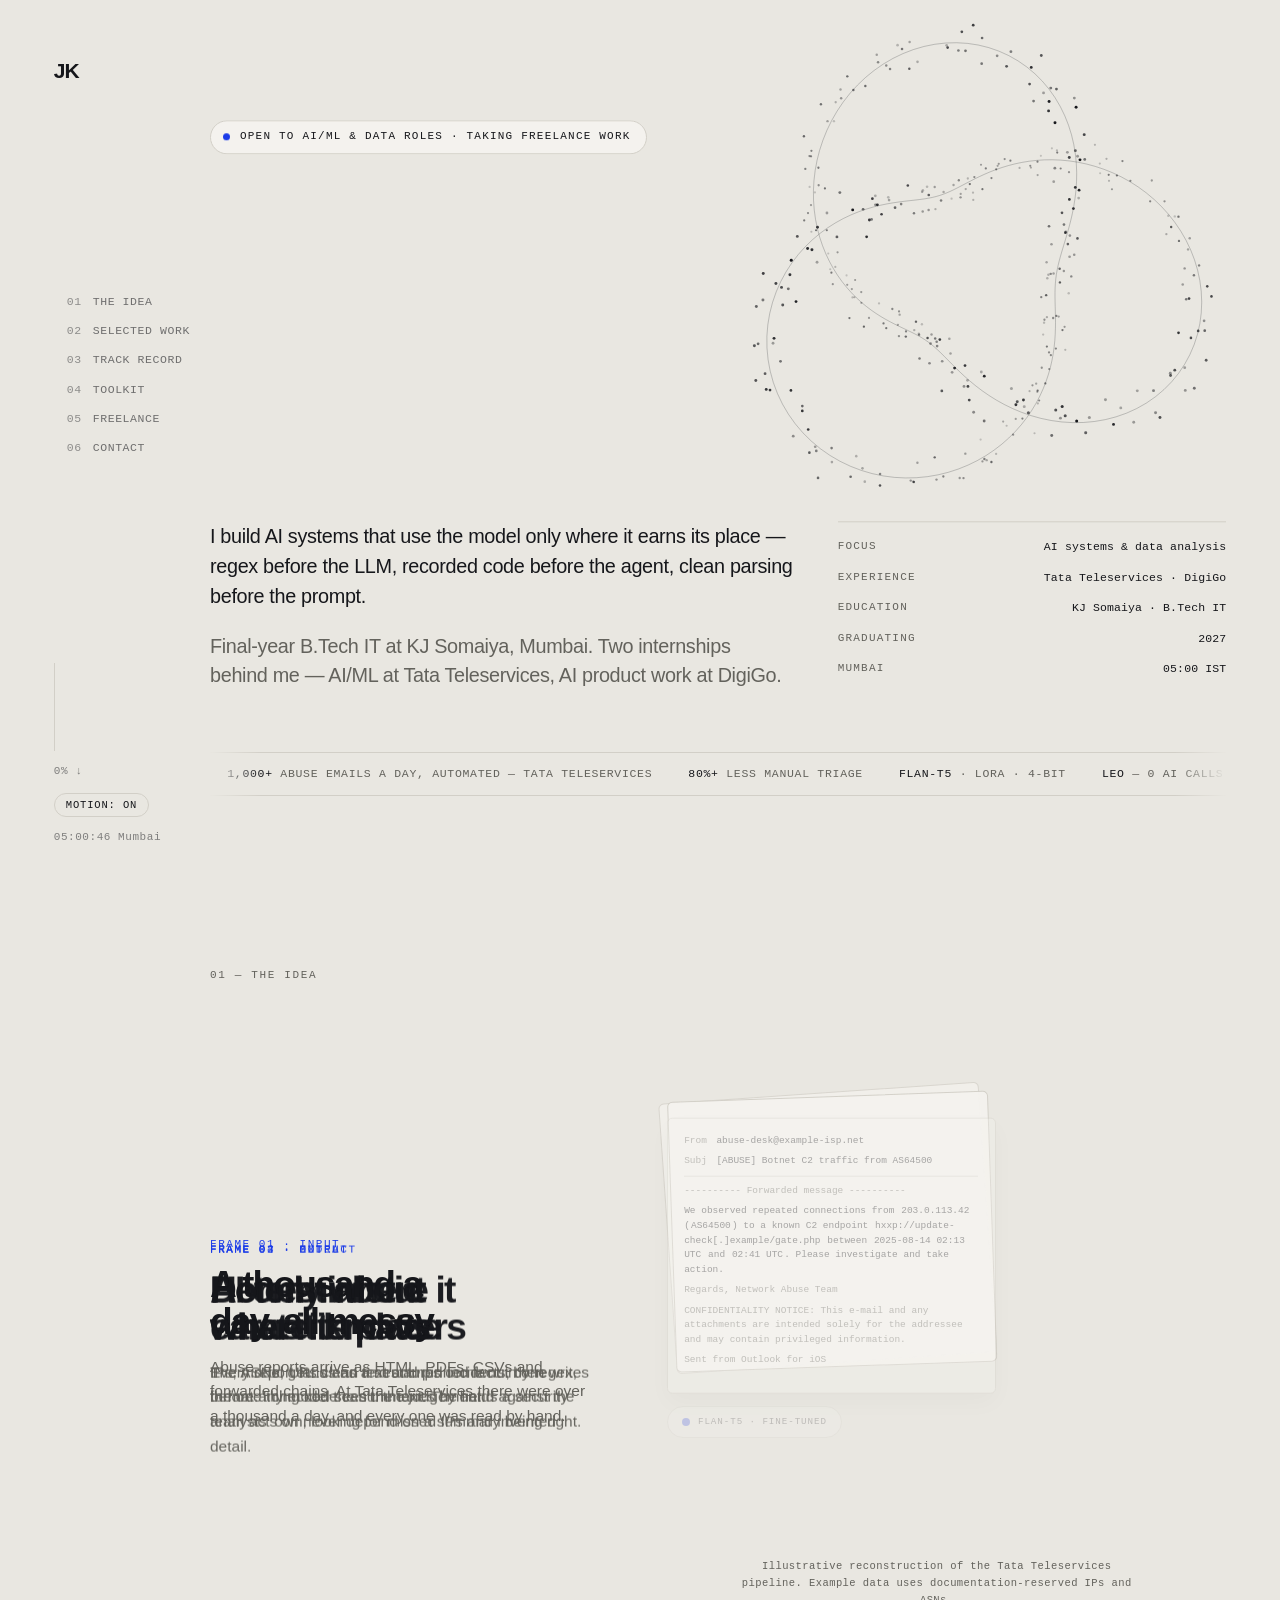
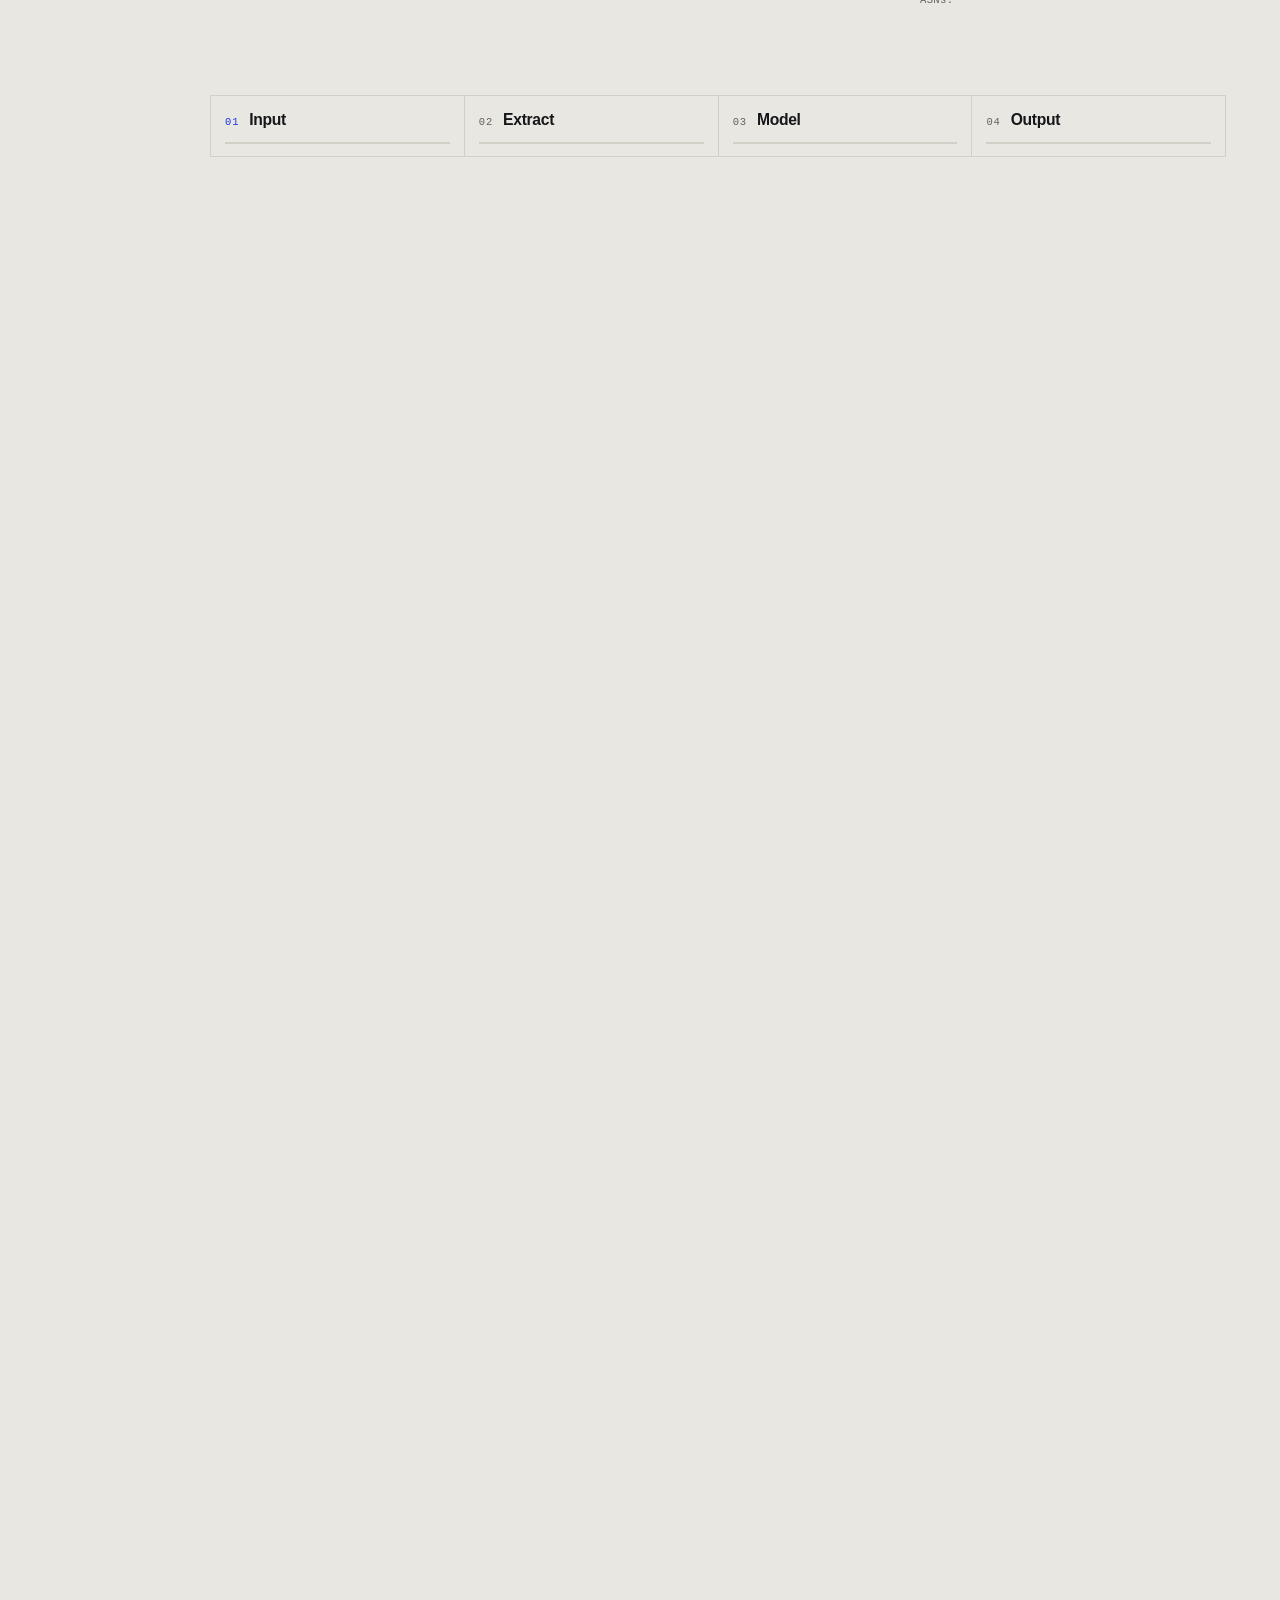
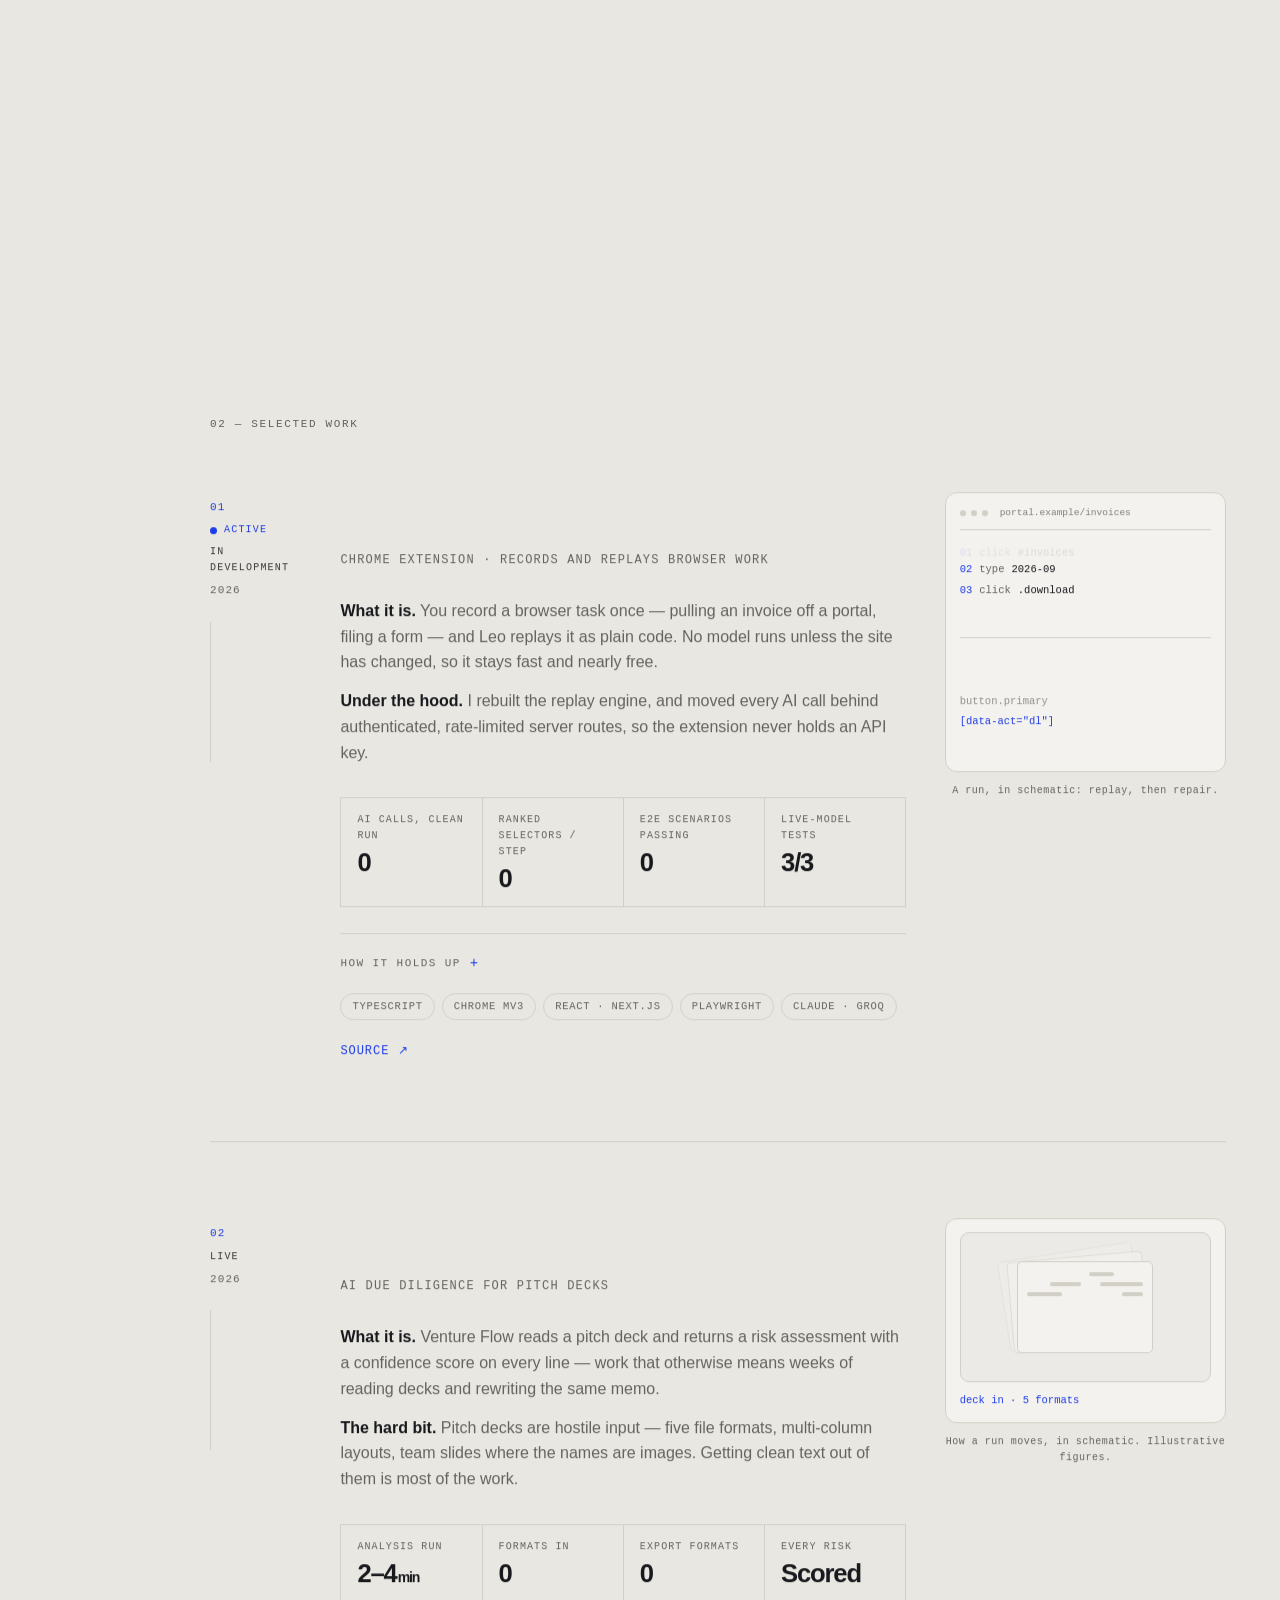
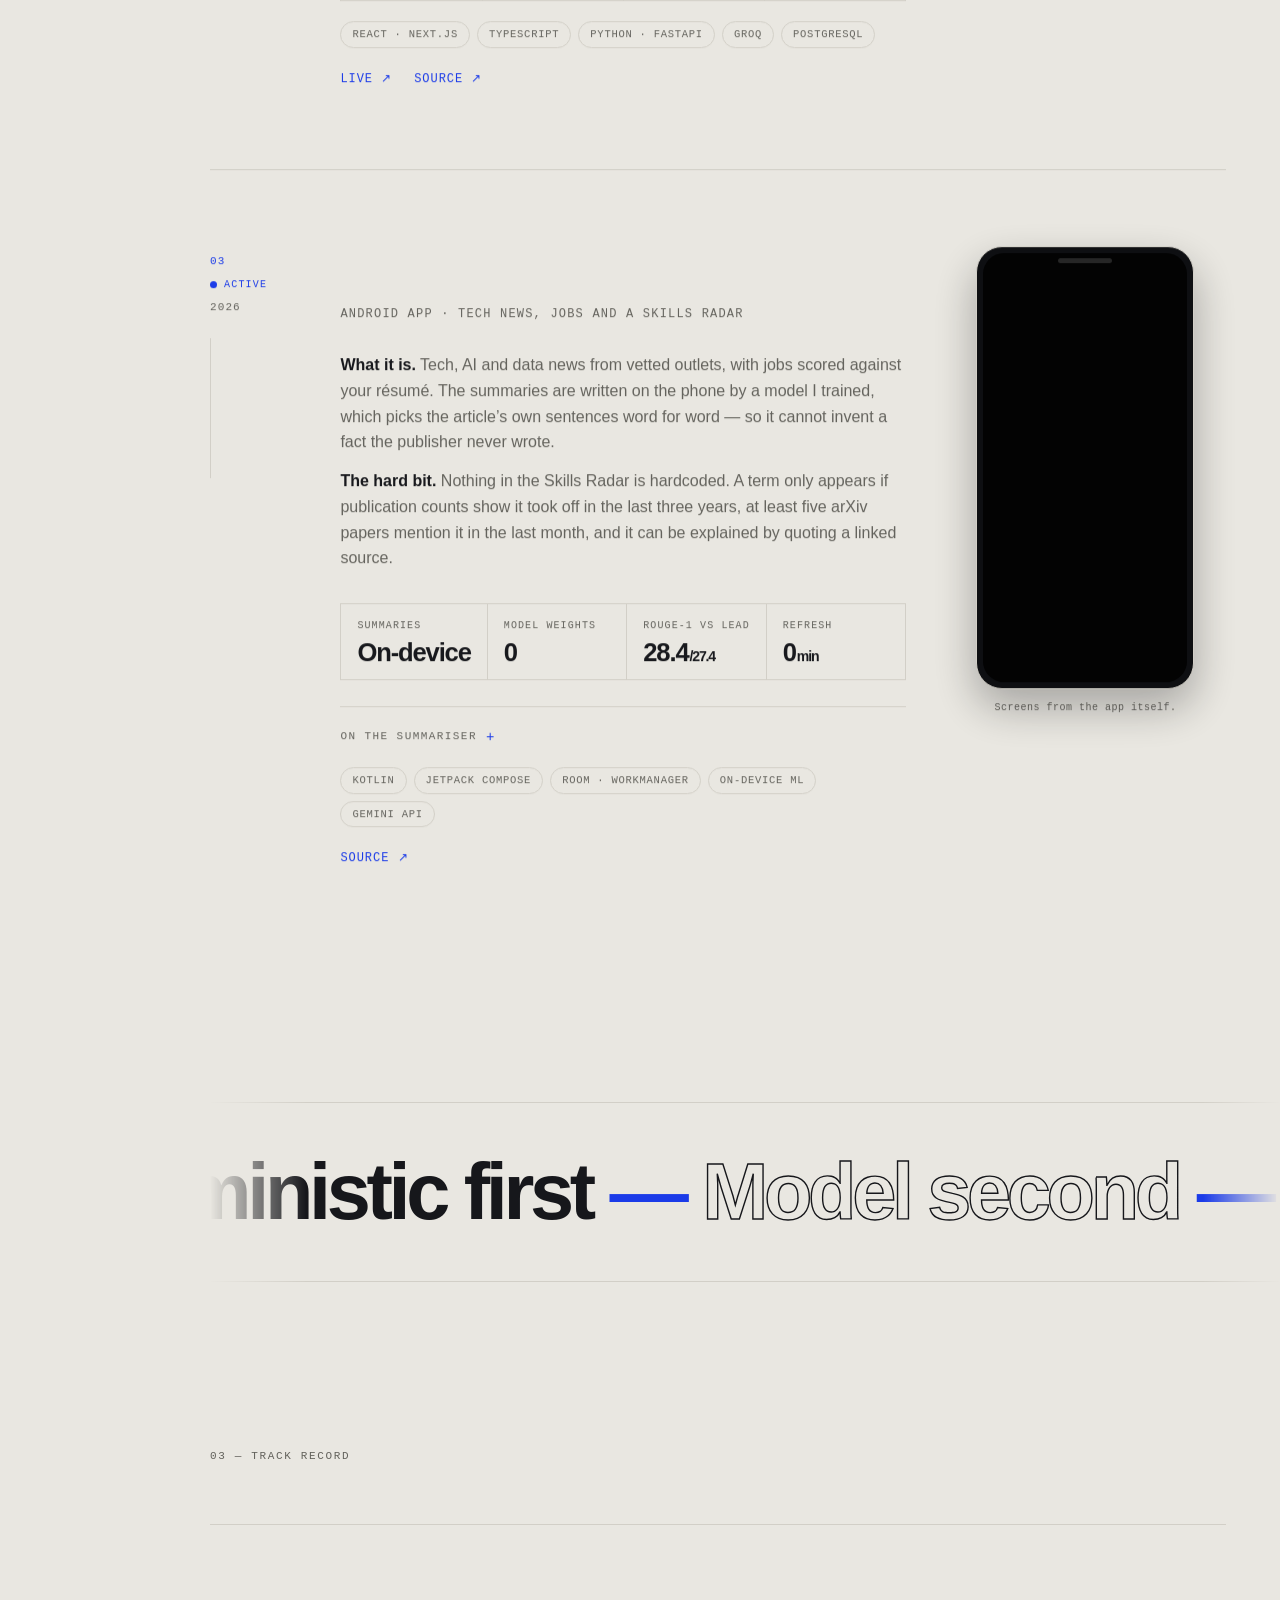
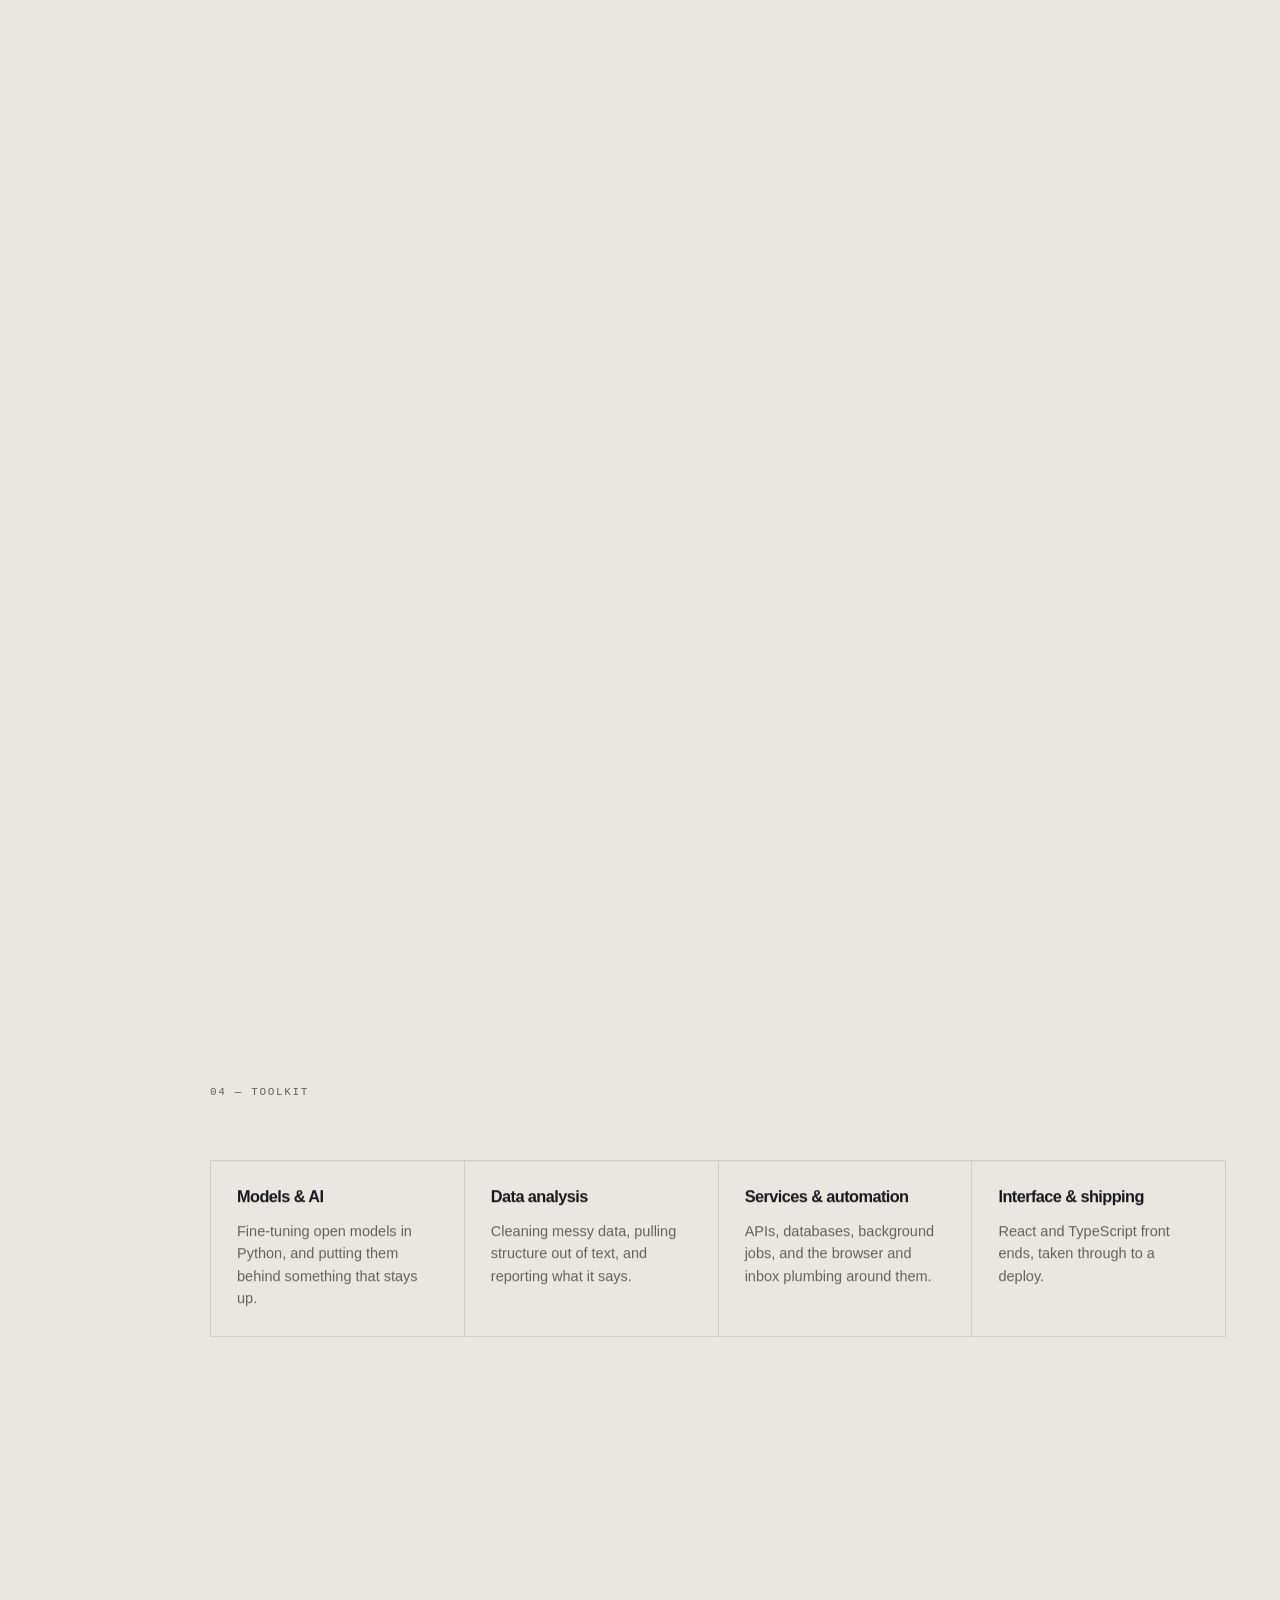
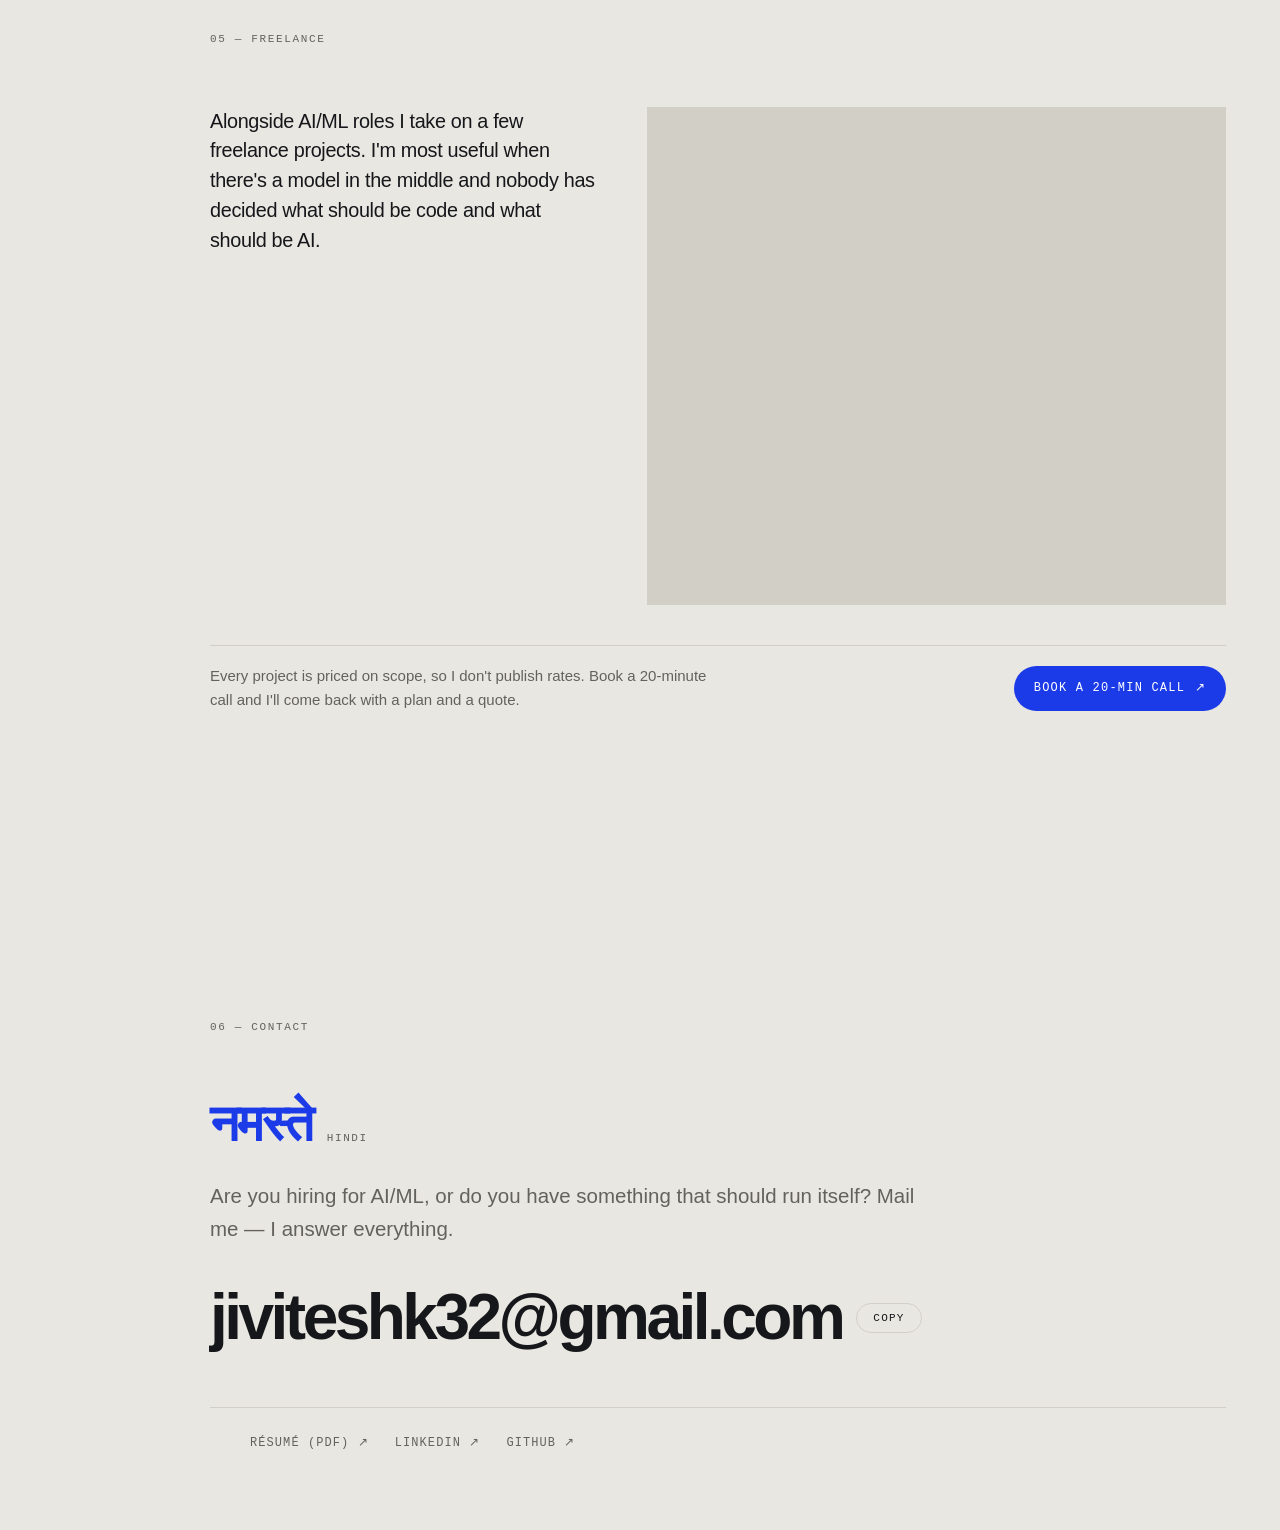
==== commit d4e23d51: "Swap in sudo, give each case a demo, and bring the phone storyboard back to life The storyboard lost" ====
--- a/index.html
+++ b/index.html
@@ -53,7 +53,7 @@
   <div class="hero-grid">
     <div data-depth="0.55">
       <p class="lead">I build AI systems that use the model only where it earns its place &mdash; regex before the LLM, recorded code before the agent, clean parsing before the prompt.</p>
-      <p class="lead dim">Final-year B.Tech IT at KJ Somaiya, Mumbai. Two internships in: AI/ML at Tata Teleservices, and research and AI product work at DigiGo.</p>
+      <p class="lead dim">Final-year B.Tech IT at KJ Somaiya, Mumbai. Two internships behind me &mdash; AI/ML at Tata Teleservices, AI product work at DigiGo.</p>
     </div>
     <dl class="hero-meta" data-depth="0.3">
       <div><dt>Focus</dt><dd>AI systems &amp; data analysis</dd></div>
@@ -100,23 +100,23 @@
       <ol class="captions">
         <li class="cap on" data-frame="0">
           <span class="cap-no">Frame 01 &middot; Input</span>
-          <h3>Messy, and a thousand of it</h3>
-          <p>Abuse reports arrive as HTML, PDFs, CSVs and forwarded chains, wrapped in signatures and legal disclaimers. At Tata Teleservices it was over a thousand a day, each one opened and read by hand.</p>
+          <h3>A thousand a day, all messy</h3>
+          <p>Abuse reports arrive as HTML, PDFs, CSVs and forwarded chains. At Tata Teleservices there were over a thousand a day, and every one was read by hand.</p>
         </li>
         <li class="cap" data-frame="1">
           <span class="cap-no">Frame 02 &middot; Extract</span>
           <h3>Deterministic where it matters</h3>
-          <p>IPs, ASNs, URLs and timestamps come out by regex before any model sees the text. The fields a security team acts on never depend on a summariser getting them right.</p>
+          <p>IPs, ASNs, URLs and timestamps come out by regex, before any model sees the text. The fields a security team acts on never depend on a summary being right.</p>
         </li>
         <li class="cap" data-frame="2">
           <span class="cap-no">Frame 03 &middot; Model</span>
           <h3>AI only where it earns its place</h3>
-          <p>The model gets clean text and pinned facts, and does the one thing code can't: write the judgement. Leo works the same way &mdash; plain-code replay, and a model only when a site has changed.</p>
+          <p>The model gets clean text and pinned facts, then writes the one thing code can't: the judgement.</p>
         </li>
         <li class="cap" data-frame="3">
           <span class="cap-no">Frame 04 &middot; Output</span>
           <h3>Honest about what it knows</h3>
-          <p>Every report becomes a structured incident in one format, from a model checked by hand against analysts' own summaries for missed IPs and hallucinations. Venture Flow does the same with a confidence score on every risk.</p>
+          <p>Every report lands as a structured incident in one format. I checked the summaries by hand against the analysts' own, looking for missed IPs and invented detail.</p>
         </li>
       </ol>
 
@@ -183,10 +183,10 @@
     <div class="case-no"><span>01</span><span class="case-state live"><i aria-hidden="true"></i>Active</span><span class="case-state">In development</span><span class="case-year">2026</span></div>
     <div class="case-body">
       <h3>Leo</h3>
-      <p class="case-kicker">Chrome extension &middot; built with one teammate</p>
+      <p class="case-kicker">Chrome extension &middot; records and replays browser work</p>
       <div class="case-prose">
-        <p><b>What it is.</b> You record a browser task once &mdash; pulling an invoice off a portal, filing a form &mdash; and Leo replays it as plain code. No model runs on a clean run, so it stays fast, predictable and almost free. AI steps in only when a site has changed: it finds the moved element, repairs the step, and saves the fix back as code.</p>
-        <p><b>My part.</b> A teammate built the first prototype. I rebuilt the replay engine for reliability, and moved every AI call behind authenticated, rate-limited server routes so the extension never holds an API key.</p>
+        <p><b>What it is.</b> You record a browser task once &mdash; pulling an invoice off a portal, filing a form &mdash; and Leo replays it as plain code. No model runs unless the site has changed, so it stays fast and nearly free.</p>
+        <p><b>Under the hood.</b> I rebuilt the replay engine, and moved every AI call behind authenticated, rate-limited server routes, so the extension never holds an API key.</p>
       </div>
       <ul class="metrics">
         <li><span>AI calls, clean run</span><b>0</b></li>
@@ -198,21 +198,42 @@
       <details class="more">
         <summary>How it holds up</summary>
         <div class="more-body">
-          <p><b>The hard bit.</b> A recording that replays blindly breaks the day a button moves; an agent that reasons through every step never breaks but never gets cheap. Each step keeps up to ten ranked selectors, so a small redesign usually falls through to the next one. Only when every selector misses does AI step in &mdash; a cheap text match first, a vision agent only on low confidence.</p>
-          <p><b>Reliability work.</b> Trusted input through the Chrome DevTools Protocol, actionability waits, cross-origin iframes, navigation, download and tab handling, hover menus, drag and drop, and per-step run logs with failure screenshots.</p>
-          <p><b>Where it runs.</b> In your own browser with your existing logins, so there are no passwords to hand over and none are stored. A web app syncs workflows across devices.</p>
-          <p><b>Where it's going.</b> Self-repair that gets itself unstuck, inputs that change per run, one workflow over a spreadsheet, then scheduled cloud runs on EU and Asia servers and Chrome and Edge store listings.</p>
+          <p><b>The hard bit.</b> A recording that replays blindly breaks the day a button moves; an agent that reasons through every step never breaks but never gets cheap. Each step keeps up to ten ranked selectors, so a small redesign usually falls through to the next one. Only when every selector misses does AI step in, find the moved element, repair the step and save the fix back as code.</p>
+          <p><b>Where it runs.</b> In your own browser, with your existing logins. There are no passwords to hand over and none are stored.</p>
+          <p><b>Next.</b> Self-repair that gets itself unstuck, inputs that change per run, then scheduled cloud runs and store listings.</p>
         </div>
       </details>
 
       <ul class="tags">
-        <li>TypeScript</li><li>Chrome MV3 &middot; WXT</li><li>React</li><li>Next.js</li>
-        <li>Neon &middot; Drizzle</li><li>better-auth</li><li>Bun</li><li>Playwright</li><li>Claude &middot; Groq</li>
+        <li>TypeScript</li><li>Chrome MV3</li><li>React &middot; Next.js</li><li>Playwright</li><li>Claude &middot; Groq</li>
       </ul>
       <p class="case-links">
         <a href="https://github.com/JiviteshKumar/leo_update" target="_blank" rel="noopener">Source &#8599;</a>
       </p>
     </div>
+    <figure class="case-media" aria-hidden="true">
+      <div class="demo demo-leo">
+        <p class="d-bar"><i></i><i></i><i></i><span>portal.example/invoices</span></p>
+        <div class="d-body">
+          <ol class="d-steps">
+            <li style="--i:0"><em>01</em> click <code>#invoices</code></li>
+            <li style="--i:1"><em>02</em> type <code>2026-09</code></li>
+            <li style="--i:2"><em>03</em> click <code>.download</code></li>
+          </ol>
+          <p class="d-run"><span class="d-dot"></span>replaying as code</p>
+          <div class="d-repair">
+            <p class="d-alert">the button moved</p>
+            <ol class="d-sel">
+              <li style="--i:0"><code>.download</code></li>
+              <li style="--i:1"><code>button.primary</code></li>
+              <li style="--i:2"><code>[data-act="dl"]</code></li>
+            </ol>
+            <p class="d-fix">repaired &rarr; saved back as code</p>
+          </div>
+        </div>
+      </div>
+      <figcaption>A run, in schematic: replay, then repair.</figcaption>
+    </figure>
   </article>
 
   <!-- Venture Flow -->
@@ -222,8 +243,8 @@
       <h3>Venture Flow</h3>
       <p class="case-kicker">AI due diligence for pitch decks</p>
       <div class="case-prose">
-        <p><b>What it is.</b> Early-stage diligence is weeks of reading decks and writing the same risk memo again. Venture Flow reads the deck instead: it reconstructs the layout before any model sees the text, runs the analysis as a background job, and returns a risk assessment with a confidence score on every line.</p>
-        <p><b>The hard bit.</b> Pitch decks are hostile input &mdash; multi-column layouts, five file formats, team slides where the names are images. Getting clean, ordered text out of them is most of the real work.</p>
+        <p><b>What it is.</b> Venture Flow reads a pitch deck and returns a risk assessment with a confidence score on every line &mdash; work that otherwise means weeks of reading decks and rewriting the same memo.</p>
+        <p><b>The hard bit.</b> Pitch decks are hostile input &mdash; five file formats, multi-column layouts, team slides where the names are images. Getting clean text out of them is most of the work.</p>
       </div>
       <ul class="metrics">
         <li><span>Analysis run</span><b>2&ndash;4<i>min</i></b></li>
@@ -232,37 +253,99 @@
         <li><span>Every risk</span><b>Scored</b></li>
       </ul>
       <ul class="tags">
-        <li>React 18</li><li>Next.js</li><li>TypeScript</li><li>Vite</li><li>Tailwind</li>
-        <li>Python</li><li>FastAPI</li><li>Groq</li><li>PostgreSQL / Neon</li>
+        <li>React &middot; Next.js</li><li>TypeScript</li><li>Python &middot; FastAPI</li><li>Groq</li><li>PostgreSQL</li>
       </ul>
       <p class="case-links">
         <a href="https://venture-flow-livid.vercel.app" target="_blank" rel="noopener">Live &#8599;</a>
         <a href="https://github.com/JiviteshKumar/venture_flow" target="_blank" rel="noopener">Source &#8599;</a>
       </p>
     </div>
+    <figure class="case-media" aria-hidden="true">
+      <div class="demo demo-vf">
+        <div class="vf-screen">
+
+          <div class="vf-stage" style="--i:0">
+            <span class="vf-slide b2"></span>
+            <span class="vf-slide b1"></span>
+            <span class="vf-slide top">
+              <i class="vf-t" style="--j:0;--w:72%"></i><i class="vf-t" style="--j:1;--w:46%"></i>
+              <i class="vf-t r" style="--j:2;--w:58%"></i><i class="vf-t r" style="--j:3;--w:80%"></i>
+              <i class="vf-t" style="--j:4;--w:64%"></i><i class="vf-t r" style="--j:5;--w:40%"></i>
+            </span>
+          </div>
+
+          <div class="vf-stage" style="--i:1">
+            <ol class="vf-lines">
+              <li style="--j:0"><em>1</em><i style="--w:88%"></i></li>
+              <li style="--j:1"><em>2</em><i style="--w:72%"></i></li>
+              <li style="--j:2"><em>3</em><i style="--w:94%"></i></li>
+              <li style="--j:3"><em>4</em><i style="--w:66%"></i></li>
+              <li style="--j:4"><em>5</em><i style="--w:81%"></i></li>
+            </ol>
+          </div>
+
+          <div class="vf-stage" style="--i:2">
+            <ul class="vf-risks">
+              <li style="--j:0"><span>Market</span><i style="--p:.78"></i></li>
+              <li style="--j:1"><span>Team</span><i style="--p:.52"></i></li>
+              <li style="--j:2"><span>Traction</span><i style="--p:.67"></i></li>
+            </ul>
+          </div>
+
+        </div>
+        <p class="vf-cap">
+          <span style="--i:0">deck in &middot; 5 formats</span>
+          <span style="--i:1">layout reconstructed</span>
+          <span style="--i:2">every risk scored</span>
+        </p>
+      </div>
+      <figcaption>How a run moves, in schematic. Illustrative figures.</figcaption>
+    </figure>
   </article>
 
-  <!-- Mum Hacks -->
-  <article class="case compact">
-    <div class="case-no"><span>03</span><span class="case-state">Hackathon</span><span class="case-year">2025</span></div>
+  <!-- sudo -->
+  <article class="case">
+    <div class="case-no"><span>03</span><span class="case-state live"><i aria-hidden="true"></i>Active</span><span class="case-year">2026</span></div>
     <div class="case-body">
-      <h3>Intelligent ICU Management</h3>
-      <p class="case-kicker">Mum Hacks &middot; 17-hour overnight build</p>
+      <h3>sudo</h3>
+      <p class="case-kicker">Android app &middot; tech news, jobs and a skills radar</p>
       <div class="case-prose">
-        <p><b>The pitch.</b> A six-agent system forecasting ICU and oxygen demand across Tier-2 and Tier-3 hospitals in India &mdash; ingestion, forecasting, resource optimisation, logistics, multilingual alerts and feedback learning.</p>
-        <p><b>What shipped, and what didn't.</b> The clinician-facing product: five pages as a React and TypeScript app, built on Builder.io's AI app builder in a 17-hour overnight window. The six agents stayed a pitch; the time went into making the interface real enough to demo.</p>
+        <p><b>What it is.</b> Tech, AI and data news from vetted outlets, with jobs scored against your r&eacute;sum&eacute;. The summaries are written on the phone by a model I trained, which picks the article&rsquo;s own sentences word for word &mdash; so it cannot invent a fact the publisher never wrote.</p>
+        <p><b>The hard bit.</b> Nothing in the Skills Radar is hardcoded. A term only appears if publication counts show it took off in the last three years, at least five arXiv papers mention it in the last month, and it can be explained by quoting a linked source.</p>
       </div>
       <ul class="metrics">
-        <li><span>Build window</span><b>17<i>h</i></b></li>
-        <li><span>Commits</span><b>17</b></li>
-        <li><span>Pages shipped</span><b>5</b></li>
-        <li><span>Agents designed</span><b>6</b></li>
-      </ul>
-      <ul class="tags"><li>React</li><li>TypeScript</li><li>Vite</li><li>Tailwind</li><li>Radix UI</li><li>Express</li><li>Builder.io</li></ul>
+        <li><span>Summaries</span><b>On&#8209;device</b></li>
+        <li><span>Model weights</span><b>530</b></li>
+        <li><span>ROUGE-1 vs lead</span><b>28.4<i>/27.4</i></b></li>
+        <li><span>Refresh</span><b>15<i>min</i></b></li>
+      </ul>
+
+      <details class="more">
+        <summary>On the summariser</summary>
+        <div class="more-body">
+          <p>Each sentence gets twenty features &mdash; position, TextRank score, title overlap, attribution, numbers &mdash; and a 24-unit network scores how likely it belongs in the summary. The app then prints the winning sentences verbatim, in their original order, inside a fifty-word budget. Because it never generates text, it cannot hallucinate.</p>
+          <p>It was trained on CNN/DailyMail paired with publisher-written highlights, plus articles from the app&rsquo;s own feeds paired with each publisher&rsquo;s summary line, filtered for references the article text does not support. On the held-out tech set it scores 28.4 ROUGE-1 against 27.4 for the lead baseline and 24.9 for TextRank, at the same word budget.</p>
+        </div>
+      </details>
+
+      <ul class="tags">
+        <li>Kotlin</li><li>Jetpack Compose</li><li>Room &middot; WorkManager</li><li>On-device ML</li><li>Gemini API</li>
+      </ul>
       <p class="case-links">
-        <a href="https://github.com/JiviteshKumar/Mum_Hacks" target="_blank" rel="noopener">Source &#8599;</a>
+        <a href="https://github.com/JiviteshKumar/sudo" target="_blank" rel="noopener">Source &#8599;</a>
       </p>
     </div>
+    <figure class="case-media">
+      <div class="phone">
+        <span class="phone-notch" aria-hidden="true"></span>
+        <div class="phone-screen">
+          <img class="shot" style="--i:0" src="media/sudo/onboarding_dark.webp" alt="sudo onboarding: Tech, distilled." width="420" height="853" loading="lazy" decoding="async">
+          <img class="shot" style="--i:1" src="media/sudo/pulse_dark.webp" alt="sudo Tech Pulse feed with summarised stories" width="420" height="853" loading="lazy" decoding="async">
+          <img class="shot" style="--i:2" src="media/sudo/jobs_dark.webp" alt="sudo jobs list with match scores and skill gaps" width="420" height="853" loading="lazy" decoding="async">
+        </div>
+      </div>
+      <figcaption>Screens from the app itself.</figcaption>
+    </figure>
   </article>
 </section>
 
@@ -282,7 +365,7 @@
       <div>
         <h3>DigiGo LLP</h3>
         <p class="role-title">Intern &middot; on-site</p>
-        <p class="role-desc">DigiGo is an AI SaaS company building identity verification and guest operations infrastructure for the hospitality industry. I helped build its authentication flow and worked on making that whole experience seamless, alongside research, AI product work and client relationships, reporting to a co-founder.</p>
+        <p class="role-desc">DigiGo builds identity verification and guest operations software for hotels. I worked on its authentication flow, alongside research, AI product work and client relationships.</p>
       </div>
     </li>
 
@@ -291,7 +374,7 @@
       <div>
         <h3>Tata Teleservices Limited</h3>
         <p class="role-title">AI/ML Intern &middot; abuse email processing &amp; incident summarisation</p>
-        <p class="role-desc">The cybersecurity team received over a thousand abuse and security reports a day &mdash; IP abuse, phishing, botnets, DDoS alerts, blacklist notices &mdash; and every one was opened, read and triaged by hand, at three to five minutes apiece. I built the pipeline that does the triage: normalise every format to clean text, pull the technical fields out deterministically, summarise with a language model, and log a structured incident for the team. Each report now takes seconds instead of minutes.</p>
+        <p class="role-desc">Over a thousand abuse reports a day were triaged by hand, three to five minutes each. I built the pipeline that does it instead: normalise every format, pull the technical fields out by regex, summarise with a fine-tuned model, log a structured incident. Seconds, not minutes.</p>
 
         <div class="pipeline-wrap">
           <ol class="pipeline" aria-label="Pipeline stages, in order">
@@ -314,13 +397,12 @@
         <details class="more">
           <summary>On the model</summary>
           <div class="more-body">
-            <p>Summarisation started as prompting a general model. I replaced it with FLAN-T5 Base fine-tuned on historical abuse emails paired with analyst-written summaries &mdash; trained with LoRA and PEFT under 4-bit quantisation to fit GPU memory &mdash; and that fine-tuned model is what ran in production. Evaluation went past loss: outputs were checked by hand against the analysts' own summaries for factual errors, missed IPs, hallucination and completeness.</p>
+            <p>Summarisation started as prompting a general model. I replaced it with FLAN-T5 Base, fine-tuned on historical abuse emails paired with analyst-written summaries &mdash; trained with LoRA and PEFT under 4-bit quantisation to fit GPU memory &mdash; and that fine-tuned model is what ran in production. Evaluation went past loss: I checked outputs by hand against the analysts' own summaries for factual errors, missed IPs and invented detail.</p>
           </div>
         </details>
 
         <ul class="tags">
-          <li>Python</li><li>Pandas</li><li>NumPy</li><li>Regex</li><li>OpenPyXL</li>
-          <li>Hugging Face</li><li>FLAN-T5</li><li>LoRA / PEFT</li><li>BitsAndBytes</li><li>Power Automate</li>
+          <li>Python</li><li>Regex</li><li>Hugging Face</li><li>FLAN-T5 &middot; LoRA</li><li>Power Automate</li>
         </ul>
       </div>
     </li>
@@ -344,19 +426,19 @@
   <div class="tk-grid">
     <div class="tk">
       <h3>Models &amp; AI</h3>
-      <ul><li>Python</li><li>Hugging Face Transformers</li><li>FLAN-T5 &middot; BART</li><li>LoRA / PEFT</li><li>4-bit &middot; BitsAndBytes</li><li>Anthropic Claude &middot; Groq</li></ul>
+      <p>Fine-tuning open models in Python, and putting them behind something that stays up.</p>
     </div>
     <div class="tk">
       <h3>Data analysis</h3>
-      <ul><li>Pandas</li><li>NumPy</li><li>Data cleaning &amp; deduplication</li><li>Regex extraction</li><li>Excel &middot; OpenPyXL reporting</li><li>Sentiment &amp; text analysis</li></ul>
+      <p>Cleaning messy data, pulling structure out of text, and reporting what it says.</p>
     </div>
     <div class="tk">
       <h3>Services &amp; automation</h3>
-      <ul><li>FastAPI</li><li>PostgreSQL / Neon &middot; Drizzle</li><li>better-auth</li><li>Power Automate</li><li>Background jobs</li><li>Rate limiting &amp; CORS</li></ul>
+      <p>APIs, databases, background jobs, and the browser and inbox plumbing around them.</p>
     </div>
     <div class="tk">
       <h3>Interface &amp; shipping</h3>
-      <ul><li>React &middot; Next.js</li><li>TypeScript &middot; Tailwind</li><li>Chrome MV3 &middot; WXT</li><li>Chrome DevTools Protocol</li><li>Bun &middot; Playwright</li><li>Vercel &middot; GitHub Pages</li></ul>
+      <p>React and TypeScript front ends, taken through to a deploy.</p>
     </div>
   </div>
 </section>
@@ -368,15 +450,15 @@
     <h2>Work with me</h2>
   </header>
   <div class="hire-grid">
-    <p class="lead">Alongside AI/ML roles, I take a small number of freelance projects. I'm most useful when there's a model somewhere in the middle and nobody has decided what should be code and what should be AI.</p>
+    <p class="lead">Alongside AI/ML roles I take on a few freelance projects. I'm most useful when there's a model in the middle and nobody has decided what should be code and what should be AI.</p>
     <ol class="services">
-      <li><span class="s-no">01</span><h3>AI feature builds</h3><p>A model-backed feature taken from &ldquo;we should try this&rdquo; to something running in your product &mdash; with the parsing, queueing and failure states that make it hold up on the second run, not just the demo.</p></li>
-      <li><span class="s-no">02</span><h3>Browser &amp; inbox automation</h3><p>The repetitive work your team does in portals and inboxes, turned into something that runs itself. The same kind of problem as Leo and the Tata pipeline.</p></li>
-      <li><span class="s-no">03</span><h3>Prototype to product</h3><p>A notebook or a demo that works once, turned into a service with an interface, a database, and a deploy someone else can maintain. React and TypeScript in front, FastAPI behind.</p></li>
+      <li><span class="s-no">01</span><h3>AI feature builds</h3><p>A model-backed feature taken from &ldquo;we should try this&rdquo; to something running in your product, with the failure states that make it hold up past the demo.</p></li>
+      <li><span class="s-no">02</span><h3>Browser &amp; inbox automation</h3><p>The repetitive work your team does in portals and inboxes, turned into something that runs itself.</p></li>
+      <li><span class="s-no">03</span><h3>Prototype to product</h3><p>A notebook or a demo that works once, turned into a service someone else can maintain.</p></li>
     </ol>
   </div>
   <div class="book">
-    <p>Every project is priced on scope, so I don't publish rates. Book a 20-minute call &mdash; tell me what you're trying to get done, and I'll come back with a plan and a quote.</p>
+    <p>Every project is priced on scope, so I don't publish rates. Book a 20-minute call and I'll come back with a plan and a quote.</p>
     <a class="book-btn" href="mailto:jiviteshk32@gmail.com?subject=20-minute%20call%20%E2%80%94%20project%20enquiry&amp;body=Hi%20Jivitesh%2C%0A%0AWhat%20I%27m%20trying%20to%20get%20done%3A%0A%0ARough%20timeline%3A%0A%0AA%20few%20times%20that%20work%20for%20a%2020-minute%20call%3A%0A">Book a 20-min call <span aria-hidden="true">&#8599;</span></a>
   </div>
 </section>
@@ -388,7 +470,7 @@
     <h2>Let's talk</h2>
   </header>
   <p class="hello"><span class="hello-word" id="helloWord" lang="hi">नमस्ते</span><span class="hello-lang" id="helloLang">Hindi</span></p>
-  <p class="contact-lead">Hiring for AI/ML, or have something that should run itself? Mail me. I answer everything.</p>
+  <p class="contact-lead">Are you hiring for AI/ML, or do you have something that should run itself? Mail me &mdash; I answer everything.</p>
   <div class="contact-actions">
     <a class="mail" id="mail" href="mailto:jiviteshk32@gmail.com">jiviteshk32@gmail.com</a>
     <button class="copy" id="copy" type="button">Copy</button>
@@ -400,14 +482,6 @@
   </ul>
 </section>
 
-<!-- ── colophon · NIGHT ─────────────────────────────────── -->
-<footer class="night-zone" data-night>
-  <p>Jivitesh Kumar &mdash; <span id="year">2026</span></p>
-  <p>Bricolage Grotesque &middot; Archivo &middot; JetBrains Mono</p>
-  <p>Hand-built in Mumbai. No framework, no template.</p>
-  <p><button class="motion-toggle" type="button" hidden>Motion</button></p>
-</footer>
-
 </main>
 
 <script src="js/site.js"></script>
--- a/css/site.css
+++ b/css/site.css
@@ -119,13 +119,13 @@
 /* ── shared layout ───────────────────────────────────────── */
 main{ position: relative; z-index: 1; }
 
-section, footer{
+section{
   max-width: 1420px; margin-inline: auto;
   padding-inline: var(--pad);
   padding-block: clamp(64px, 10vw, 132px);
 }
 @media (min-width: 1100px){
-  section, footer{ padding-left: var(--rail); }
+  section{ padding-left: var(--rail); }
 }
 
 .sec-head{
@@ -349,6 +349,8 @@
   font-family: var(--mono); font-size: 12px; letter-spacing: .03em;
   color: var(--muted); transition: color var(--swap);
 }
+/* one line of what the group is for, instead of a list of libraries */
+.tk p{ margin: 0; max-width: 34ch; font-size: 14.5px; line-height: 1.55; color: var(--muted); transition: color var(--swap); }
 
 /* ── 05 · hire ───────────────────────────────────────────── */
 .hire-grid{ display: grid; gap: clamp(26px, 4vw, 56px); }
@@ -403,18 +405,6 @@
 .elsewhere a:hover{ color: var(--accent); }
 
 /* ── colophon ────────────────────────────────────────────── */
-footer{
-  padding-block: 26px clamp(38px, 6vw, 70px);
-  border-top: 1px solid var(--line);
-  display: flex; justify-content: space-between; flex-wrap: wrap; gap: 14px;
-  transition: border-color var(--swap);
-}
-footer p{
-  margin: 0; font-family: var(--mono); font-size: 11px;
-  letter-spacing: .07em; text-transform: uppercase; color: var(--muted);
-  transition: color var(--swap);
-}
-
 /* ── motion & entrance ───────────────────────────────────── */
 /* Everything is visible at rest. Reveal only nudges position. */
 .rise{ transform: translateY(14px); opacity: .001; transition: transform .8s var(--ease), opacity .8s var(--ease); }
@@ -621,8 +611,10 @@
 
 .captions{ list-style: none; margin: 0; padding: 0; display: grid; gap: clamp(22px, 3vw, 34px); }
 .cap-no{ font-family: var(--mono); font-size: 11px; letter-spacing: .14em; text-transform: uppercase; color: var(--accent); }
-.cap h3{ font-size: clamp(1.5rem, 2.9vw, 2.4rem); line-height: 1; letter-spacing: -.05em; font-weight: 800; margin: 12px 0 14px; text-wrap: balance; }
-.cap p{ color: var(--muted); font-size: 15.5px; line-height: 1.6; max-width: 46ch; }
+.cap > h3{ font-size: clamp(1.5rem, 2.9vw, 2.4rem); line-height: 1; letter-spacing: -.05em; font-weight: 800; margin: 12px 0 14px; text-wrap: balance; }
+/* direct children only — on phones the artwork is cloned inside .cap and must
+   keep its own type and colours */
+.cap > p{ color: var(--muted); font-size: 15.5px; line-height: 1.6; max-width: 46ch; }
 
 .machine-wrap{ margin: 0; display: flex; flex-direction: column; align-items: center; gap: 10px; min-width: 0; }
 .machine-wrap figcaption{ font-family: var(--mono); font-size: 10.5px; letter-spacing: .04em; color: var(--muted); text-align: center; max-width: 62ch; }
@@ -750,17 +742,6 @@
 .story.pinned .cap.on{ opacity: 1; transform: none; }
 .story.pinned .machine{ width: min(100%, 660px, calc((100dvh - 320px) * 1.2222)); }
 .story.pinned .board{ display: grid; grid-template-columns: repeat(4, 1fr); gap: 1px; background: var(--line); border: 1px solid var(--line); }
-@media (max-width: 899px){
-  .story.pinned .story-grid{ align-content: start; gap: 18px; }
-  /* phones: crop to the object this frame is about, at readable size */
-  .story.pinned .machine-wrap{ position: relative; display: block; flex: 1; min-height: 30dvh; width: 100%; overflow: hidden; }
-  .story.pinned .machine{ position: absolute; left: 0; top: 0; width: 175%; max-width: none; transform-origin: 0 0; transition: transform .55s var(--out); }
-  .story.pinned .machine-wrap figcaption{ position: absolute; left: 0; right: 0; bottom: 0; margin: 0; padding: 5px 0 3px; background: var(--bg); border-top: 1px solid var(--line); font-size: 9.5px; line-height: 1.35; }
-  .story.pinned .cap p{ font-size: 14px; }
-  .story.pinned .cap h3{ margin: 8px 0 8px; }
-  .frame{ padding: 9px 10px 10px; }
-  .fr-name{ font-size: .85rem; }
-}
 
 /* ── case reading rail ── */
 .case-rail{ display: none; }
@@ -848,18 +829,40 @@
 }
 .motion-hint .x{ background: none; border: 0; color: var(--muted); font-size: 18px; line-height: 1; padding: 4px 6px; }
 
-/* ── phones: no pinning. Four frames, stacked, each with its own artwork ── */
+/* ── phones: no pinning. Four frames, stacked, each showing one object ──
+   The desktop machine is one wide composition; cropping a window onto it at
+   phone width put half-cards and empty air on screen. Here each frame drops
+   the composition and shows its own object at full width instead — laid out
+   in flow, so there is nothing to crop and nothing to pan. */
 @media (max-width: 899px){
   .story .machine-wrap{ display: none; }
   .cap-art{
-    position: relative; overflow: hidden; margin-top: 14px;
-    border: 1px solid var(--line); border-radius: .4em; background: var(--surface);
-    aspect-ratio: 4 / 3;
+    margin-top: 16px; padding: 15px 14px;
+    border: 1px solid var(--line); border-radius: 10px; background: var(--surface);
+    transform: translateY(var(--lift, 0));          /* scroll drives this, per frame */
   }
   .cap-art .machine{
-    position: absolute; left: 0; top: 0;
-    width: 175%; max-width: none; transform-origin: 0 0;
+    position: static; width: 100%; max-width: none; aspect-ratio: auto;
+    container-type: normal; display: grid; justify-items: start; gap: 13px;
   }
+  .cap-art .machine > *{ display: none; }                 /* every object off ... */
+  .cap-art .machine > .on{                                /* ... this frame's on  */
+    display: block; position: static;
+    left: auto; top: auto; right: auto; bottom: auto;
+    width: 100%; height: auto; max-width: none;
+    font-size: 16.5px; opacity: 1; transform: none;
+  }
+  .cap-art .machine > .model.on{ display: inline-flex; width: auto; }
+  .cap-art .machine > .count.on{ width: auto; order: -1; }
+
+  /* the frame itself is the card, so the objects inside drop their own chrome */
+  .cap-art .m-card, .cap-art .inc{
+    overflow: visible; padding: 0; border: 0; background: none; box-shadow: none;
+  }
+  .cap-art .m-card p{ margin-bottom: .75em; }
+  .cap-art .json{ box-shadow: none; }
+  .cap-art .json .j, .cap-art .json .br{ white-space: normal; overflow: visible; }
+
   .cap-note{
     margin: 8px 0 0; font-family: var(--mono); font-size: 10px; line-height: 1.4;
     color: var(--muted); max-width: none;
@@ -964,3 +967,156 @@
   border-color: rgba(255,255,255,.22);
   box-shadow: 0 6px 20px rgba(0,0,0,.4), inset 0 1px 0 rgba(255,255,255,.16);
 }
+
+/* ═══ v5 — a working demo beside each case ═════════════════ */
+
+/* The cases had dead space to the right of the prose on wide screens. Each one
+   now carries a looping demo there: real screens for sudo, a schematic for the
+   two that have no public URL to screenshot. Everything animates only under
+   html.motion, so the Motion toggle and prefers-reduced-motion both stop it. */
+
+.case-media{
+  grid-column: 1 / -1; margin: 30px 0 0; min-width: 0;
+  display: flex; flex-direction: column; align-items: center; gap: 11px;
+}
+.case-media figcaption{
+  font-family: var(--mono); font-size: 10px; letter-spacing: .05em;
+  color: var(--muted); text-align: center; transition: color var(--swap);
+}
+@media (min-width: 1100px){
+  .case{ grid-template-columns: 92px minmax(0, 1fr) clamp(244px, 22vw, 320px); }
+  .case-media{ grid-column: 3; grid-row: 1; margin: 0; align-self: start; }
+}
+
+/* ── the two schematics share a frame ── */
+.demo{
+  width: 100%; max-width: 330px; padding: 13px 14px 15px;
+  border: 1px solid var(--line); border-radius: 12px; background: var(--surface);
+  font-family: var(--mono); font-size: 10.5px; line-height: 1.5;
+  color: var(--muted); transition: background-color var(--swap), border-color var(--swap), color var(--swap);
+}
+.demo code{ font-family: var(--mono); font-size: inherit; color: var(--fg); transition: color var(--swap); }
+
+/* the five entry windows of one 12s loop, so the parts never desync */
+@keyframes dA{ 0%{ opacity:0; transform:translateY(5px) }  4%,95%{ opacity:1; transform:none } 99%,100%{ opacity:0 } }
+@keyframes dB{ 0%,12%{ opacity:0; transform:translateY(5px) } 17%,95%{ opacity:1; transform:none } 99%,100%{ opacity:0 } }
+@keyframes dC{ 0%,34%{ opacity:0; transform:translateY(5px) } 39%,95%{ opacity:1; transform:none } 99%,100%{ opacity:0 } }
+@keyframes dD{ 0%,44%{ opacity:0; transform:translateY(5px) } 49%,95%{ opacity:1; transform:none } 99%,100%{ opacity:0 } }
+@keyframes dE{ 0%,64%{ opacity:0; transform:translateY(5px) } 69%,95%{ opacity:1; transform:none } 99%,100%{ opacity:0 } }
+
+/* ── Leo: record, replay, repair ── */
+.d-bar{
+  display: flex; align-items: center; gap: 5px; margin: 0 0 11px; padding-bottom: 9px;
+  border-bottom: 1px solid var(--line); max-width: none; font-size: 9.5px;
+}
+.d-bar i{ width: 6px; height: 6px; border-radius: 50%; background: var(--line); flex: none; }
+.d-bar span{ margin-left: 7px; opacity: .8; }
+.d-steps, .d-sel{ list-style: none; margin: 0; padding: 0; display: grid; gap: 5px; }
+.d-steps li, .d-sel li{ display: flex; align-items: baseline; gap: 7px; }
+.d-steps em{ font-style: normal; color: var(--accent); transition: color var(--swap); }
+.d-run{ display: flex; align-items: center; gap: 7px; margin: 11px 0 0; max-width: none; }
+.d-dot{ width: 6px; height: 6px; border-radius: 50%; background: var(--accent); flex: none; }
+.d-repair{ margin-top: 12px; padding-top: 11px; border-top: 1px solid var(--line); }
+.d-alert{ margin: 0 0 8px; max-width: none; color: var(--sev); }
+.d-sel li{ opacity: .45; }
+.d-sel li:last-child{ opacity: 1; }
+.d-sel li:last-child code{ color: var(--accent); }
+.d-fix{ margin: 10px 0 0; max-width: none; color: var(--accent); }
+
+html.motion .d-steps li{ animation: dA 12s linear infinite; animation-delay: calc(var(--i) * .45s); }
+html.motion .d-run{ animation: dB 12s linear infinite; }
+html.motion .d-alert{ animation: dC 12s linear infinite; }
+html.motion .d-sel li{ animation: dD 12s linear infinite; animation-delay: calc(var(--i) * .5s); }
+html.motion .d-fix{ animation: dE 12s linear infinite; }
+html.motion .d-dot{ animation: pulse 1.1s ease-in-out infinite; }
+
+/* ── Venture Flow: three stages, cross-faded in one frame ──
+   An earlier version animated the parts separately inside a box that sat empty
+   between them. Now each stage owns the whole frame and they hand over, so
+   there is always something on screen. */
+.vf-screen{
+  position: relative; height: 150px; margin-bottom: 11px;
+  border: 1px solid var(--line); border-radius: 9px; overflow: hidden;
+  background: color-mix(in srgb, var(--fg) 3%, transparent);
+  transition: border-color var(--swap);
+}
+.vf-stage{ position: absolute; inset: 0; padding: 13px 14px; opacity: 0; }
+.vf-stage:first-child{ opacity: 1; }         /* calm, and before the CSS loads */
+
+/* 1 · a deck, two columns, out of reading order */
+.vf-slide{
+  position: absolute; left: 50%; top: 50%; width: 136px; height: 92px; margin: -46px 0 0 -68px;
+  border-radius: 5px; background: var(--surface); border: 1px solid var(--line);
+  transition: background-color var(--swap), border-color var(--swap);
+}
+.vf-slide.b1{ transform: translate(-7px, -5px) rotate(-5deg); opacity: .5; }
+.vf-slide.b2{ transform: translate(-14px, -10px) rotate(-9deg); opacity: .25; }
+.vf-slide.top{ padding: 10px 9px; display: grid; grid-template-columns: 1fr 1fr; gap: 6px 8px; align-content: start; }
+.vf-t{ height: 4px; width: var(--w); border-radius: 2px; background: var(--line); align-self: start; }
+.vf-t.r{ justify-self: end; }
+
+/* 2 · the same text, reconstructed into one ordered column */
+.vf-lines{ list-style: none; margin: 0; padding: 0; display: grid; gap: 7px; }
+.vf-lines li{ display: grid; grid-template-columns: 12px 1fr; align-items: center; gap: 8px; }
+.vf-lines em{ font-style: normal; font-size: 9px; color: var(--accent); transition: color var(--swap); }
+.vf-lines i{ height: 4px; width: var(--w); border-radius: 2px; background: var(--line); }
+
+/* 3 · risks, each with a confidence bar */
+.vf-risks{ list-style: none; margin: 0; padding: 0; display: grid; gap: 13px; align-content: center; height: 100%; }
+.vf-risks li{ display: grid; grid-template-columns: 58px 1fr; align-items: center; gap: 10px; }
+.vf-risks span{ font-size: 9.5px; }
+.vf-risks i{ height: 5px; border-radius: 3px; background: var(--line); position: relative; overflow: hidden; }
+.vf-risks i::after{
+  content: ""; position: absolute; inset: 0; border-radius: 3px; background: var(--accent);
+  transform-origin: left; transform: scaleX(var(--p));
+}
+
+/* the running caption under the frame */
+.vf-cap{ position: relative; height: 14px; margin: 0; max-width: none; }
+.vf-cap span{ position: absolute; left: 0; top: 0; color: var(--accent); opacity: 0; transition: color var(--swap); }
+.vf-cap span:first-child{ opacity: 1; }
+
+/* one 12s loop, three 4s stages, handing over on a cross-fade */
+@keyframes vfStage{
+  0%, 26%   { opacity: 1; transform: none; }
+  33%, 93%  { opacity: 0; transform: translateY(-5px); }
+  100%      { opacity: 1; transform: none; }
+}
+@keyframes vfType{ 0%,2%{ opacity:0; transform:translateY(3px) } 9%,26%{ opacity:1; transform:none } 32%,100%{ opacity:0 } }
+@keyframes vfSlide{ 0%,32%{ opacity:0; transform:translateX(-9px) } 37%,60%{ opacity:1; transform:none } 64%,100%{ opacity:0 } }
+@keyframes vfFill{ 0%,68%{ transform:scaleX(0) } 80%,100%{ transform:scaleX(var(--p)) } }
+@keyframes vfRow{ 0%,65%{ opacity:0; transform:translateY(4px) } 70%,93%{ opacity:1; transform:none } 99%,100%{ opacity:0 } }
+
+html.motion .vf-stage{ opacity: 0; animation: vfStage 12s ease-in-out infinite; animation-delay: calc(var(--i) * 4s); }
+html.motion .vf-cap span{ opacity: 0; animation: vfStage 12s ease-in-out infinite; animation-delay: calc(var(--i) * 4s); }
+html.motion .vf-t{ animation: vfType 12s ease-out infinite; animation-delay: calc(var(--j) * .16s); }
+html.motion .vf-lines li{ animation: vfSlide 12s var(--out) infinite; animation-delay: calc(var(--j) * .11s); }
+html.motion .vf-risks li{ animation: vfRow 12s var(--out) infinite; animation-delay: calc(var(--j) * .16s); }
+html.motion .vf-risks i::after{ animation: vfFill 12s var(--out) infinite; animation-delay: calc(var(--j) * .22s); }
+
+/* ── sudo: the real screens, in a phone ── */
+.phone{
+  position: relative; width: 100%; max-width: 218px; aspect-ratio: 420 / 853;
+  padding: 6px; border-radius: 26px; background: #0C0D10;
+  border: 1px solid var(--line); box-shadow: 0 18px 44px rgba(12, 13, 16, .3);
+  transition: border-color var(--swap);
+}
+.phone-notch{
+  position: absolute; left: 50%; top: 11px; z-index: 2;
+  width: 54px; height: 5px; margin-left: -27px;
+  border-radius: 4px; background: rgba(255, 255, 255, .14);
+}
+.phone-screen{ position: relative; height: 100%; border-radius: 21px; overflow: hidden; background: #000; }
+.shot{ position: absolute; inset: 0; width: 100%; height: 100%; object-fit: cover; opacity: 0; }
+.shot:first-of-type{ opacity: 1; }      /* calm, and before the CSS loads */
+@keyframes shotCycle{
+  0%, 28%   { opacity: 1; }
+  36%, 94%  { opacity: 0; }
+  100%      { opacity: 1; }
+}
+html.motion .shot{ opacity: 0; animation: shotCycle 10.5s ease-in-out infinite; animation-delay: calc(var(--i) * 3.5s); }
+
+@media (max-width: 1099px){
+  .demo{ max-width: 420px; }
+  .phone{ max-width: 194px; }
+}
